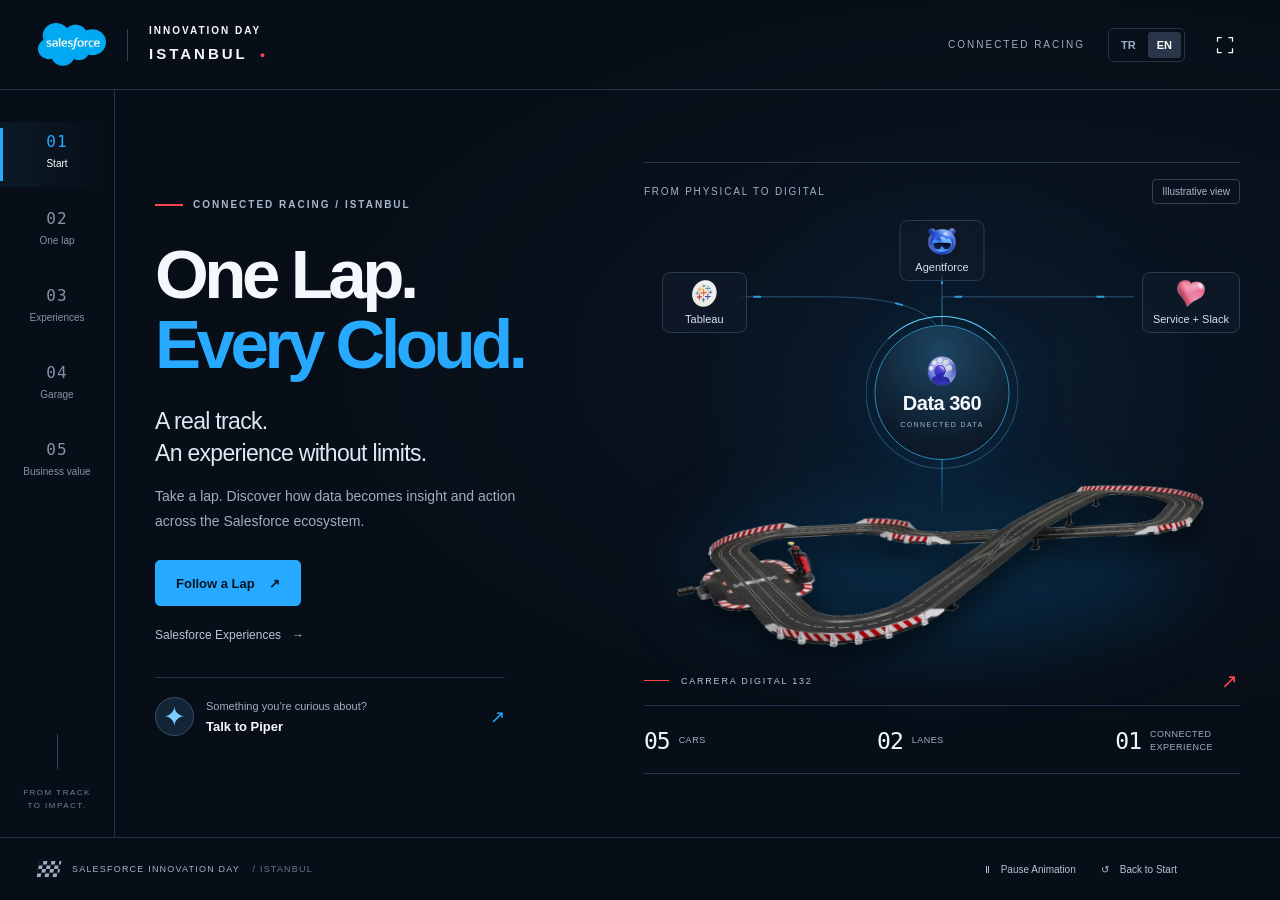
==== index.html @ 43a4ef35 "Publish Connected Racing event website" ====
<!doctype html>
<html lang="en">
<head>
  <meta charset="utf-8">
  <meta name="viewport" content="width=device-width,initial-scale=1">
  <meta name="theme-color" content="#080e17">
  <meta name="description" content="Innovation Day Istanbul: a real Carrera racing circuit connected to the Salesforce ecosystem.">
  <title>Connected Racing — Innovation Day Istanbul</title>
  <link rel="icon" href="assets/lg_sf.webp">
  <link rel="stylesheet" href="styles.css">
  <script src="piper-integration.js" defer></script>
  <script src="app.js" defer></script>
</head>
<body>
  <a class="skip-link" href="#main" data-i18n="skip">Skip to content</a>
  <header class="header">
    <button class="brand" data-go="home" aria-label="Connected Racing — Home">
      <img src="assets/lg_sf.webp" alt="Salesforce" width="68" height="44">
      <span class="brand-rule"></span>
      <span class="brand-copy">INNOVATION DAY<span>ISTANBUL <span class="red-dot">●</span></span></span>
    </button>

    <div class="header-tools">
      <span class="event-label">CONNECTED RACING</span>
      <div class="languages" aria-label="Language"><button data-lang="tr" aria-pressed="false">TR</button><button data-lang="en" aria-pressed="true">EN</button></div>
      <button class="icon-button" id="fullscreen" data-i18n-title="fullscreen" title="Full screen" aria-label="Full screen"><svg viewBox="0 0 24 24" aria-hidden="true"><path d="M8 3H3v5m13-5h5v5M3 16v5h5m13-5v5h-5"/></svg></button>
    </div>
  </header>

  <div class="shell">
    <nav class="side-nav" aria-label="Demo">
      <button data-go="home" class="nav-item active" aria-current="page"><span class="nav-number">01</span><span data-i18n="navHome">Start</span></button>
      <button data-go="journey" class="nav-item"><span class="nav-number">02</span><span data-i18n="navJourney">One lap</span></button>
      <button data-go="clouds" class="nav-item"><span class="nav-number">03</span><span data-i18n="navClouds">Experiences</span></button>
      <button data-go="garage" class="nav-item"><span class="nav-number">04</span><span data-i18n="navGarage">Garage</span></button>
      <button data-go="value" class="nav-item"><span class="nav-number">05</span><span data-i18n="navValue">Business value</span></button>
      <div class="nav-bottom"><span class="vertical-line"></span><span>FROM TRACK<br>TO IMPACT.</span></div>
    </nav>


    <main id="main" tabindex="-1">
      <section id="home" class="view home-view" aria-labelledby="home-title">
        <div class="hero-copy">
          <div class="eyebrow"><span class="dash"></span>CONNECTED RACING / ISTANBUL</div>
          <h1 id="home-title">One Lap.<br><span>Every Cloud.</span></h1>
          <p class="hero-lead" data-i18n="heroLead">A real track.<br>An experience without limits.</p>
          <p class="hero-description" data-i18n="heroDescription">Take a lap. Discover how data becomes insight and action across the Salesforce ecosystem.</p>
          <div class="hero-actions"><button class="button primary" data-go="journey"><span data-i18n="exploreJourney">Follow a Lap</span><span aria-hidden="true">↗</span></button><button class="text-button" data-go="clouds"><span data-i18n="cloudExperiences">Salesforce Experiences</span><span aria-hidden="true">→</span></button></div>
          <button class="hero-piper" data-piper><span class="piper-mark">✦</span><span><b data-i18n="curious">Something you’re curious about?</b><span data-i18n="talkPiper">Talk to Piper</span></span><span aria-hidden="true">↗</span></button>
        </div>
        <div class="hero-scene">
          <div class="scene-topline"><span class="tiny-label" data-i18n="physicalDigital">FROM PHYSICAL TO DIGITAL</span><span class="scene-tag" data-i18n="illustration">Illustrative view</span></div>
          <div class="cloud-orbit">
            <svg class="orbit-lines" viewBox="0 0 600 250" aria-hidden="true"><path d="M300 215V130Q300 80 180 80H90M300 215V80H500M300 215V35H300"/><path class="flow-line" d="M300 215V130Q300 80 180 80H90M300 215V80H500M300 215V35H300"/></svg>
            <button class="orbit-item orbit-one" data-cloud="1"><img src="assets/lg_tab.webp" alt=""><span>Tableau</span></button>
            <button class="orbit-item orbit-two" data-cloud="2"><img src="assets/lg_ag.webp" alt=""><span>Agentforce</span></button>
            <button class="orbit-item orbit-three" data-cloud="4"><img src="assets/lg_svc.webp" alt=""><span>Service + Slack</span></button>
            <button class="data-hub" data-cloud="0"><span class="hub-ring"></span><img src="assets/lg_d360.webp" alt=""><strong>Data 360</strong><span data-i18n="connectedData">CONNECTED DATA</span></button>
          </div>
          <div class="track-stage"><div class="track-glow"></div><img class="track-image" src="assets/trk.webp" alt="Carrera Race to Victory figure-eight circuit with a crossover"><div class="track-caption"><span class="caption-line"></span><span>CARRERA DIGITAL 132</span><span class="track-arrow" aria-hidden="true">↗</span></div></div>
          <div class="scene-foot"><span><b>05</b> <span data-i18n="cars">CARS</span></span><span><b>02</b> <span data-i18n="lanes">LANES</span></span><span><b>01</b> <span data-i18n="connectedExperience">CONNECTED EXPERIENCE</span></span></div>
        </div>
      </section>

      <section id="journey" class="view" hidden aria-labelledby="journey-title">
        <div class="section-heading"><div><div class="eyebrow" data-i18n="journeyEyebrow">02 / THE JOURNEY OF A LAP</div><h2 id="journey-title" data-i18n="journeyTitle">The finish line is just the start.</h2><p data-i18n="journeyIntro">One lap. Five steps from a physical experience to digital action.</p></div><span class="scene-tag" data-i18n="illustrativeFlow">Illustrative animation</span></div>
        <div class="journey-steps" id="journey-steps" aria-label="Journey"></div>
        <div class="journey-detail"><div class="journey-art" id="journey-art"></div><div class="journey-copy"><span class="eyebrow" id="step-counter"></span><h3 id="step-title"></h3><p id="step-description" aria-live="polite"></p><div class="step-tags" id="step-tags"></div></div></div>
        <div class="journey-controls"><div><button class="button primary" id="play-journey"><span aria-hidden="true">▶</span><span data-i18n="playJourney">Play the Journey</span></button><button class="button quiet" id="restart-journey"><span aria-hidden="true">↺</span><span data-i18n="restart">Restart</span></button></div><p data-i18n="journeyNote">An explanation of the data journey, not live lap tracking.</p></div>
      </section>

      <section id="clouds" class="view" hidden aria-labelledby="clouds-title">
        <div class="section-heading"><div><div class="eyebrow" data-i18n="cloudsEyebrow">03 / SALESFORCE EXPERIENCES</div><h2 id="clouds-title" data-i18n="cloudsTitle">Same lap. New possibilities.</h2><p data-i18n="cloudsIntro">Choose an experience. See how track data connects to business value.</p></div></div>
        <div class="cloud-layout"><div class="cloud-tabs" id="cloud-tabs" role="tablist" aria-label="Salesforce" aria-orientation="vertical"></div><div class="cloud-panel" id="cloud-panel" role="tabpanel" tabindex="0"></div></div>
      </section>

      <section id="garage" class="view" hidden aria-labelledby="garage-title">
        <div class="section-heading"><div><div class="eyebrow" data-i18n="garageEyebrow">04 / THE ISTANBUL GARAGE</div><h2 id="garage-title" data-i18n="garageTitle">Five characters. Two lanes.</h2><p data-i18n="garageIntro">Explore the real Carrera cars. Two race on the physical track at a time.</p></div><span class="scene-tag">CARRERA · 1:32</span></div>
        <div class="garage-layout"><div class="featured-car" id="featured-car"></div><div class="car-list" id="car-list" aria-label="Cars"></div></div>
        <p class="small-note" data-i18n="garageNote">This selection explores the cars; it does not control the physical track.</p>
      </section>

      <section id="value" class="view" hidden aria-labelledby="value-title">
        <div class="section-heading"><div><div class="eyebrow" data-i18n="valueEyebrow">05 / BEYOND THE TRACK</div><h2 id="value-title" data-i18n="valueTitle">What comes next for your business?</h2><p data-i18n="valueIntro">Here, it’s a racing car. In your world, it’s a customer, a product, a service experience.</p></div></div>
        <div class="value-grid" id="value-grid"></div><div class="value-cta"><div><span class="eyebrow">QUALIFIED PIPER</span><h3 data-i18n="valueCta">Let’s explore the possibilities.</h3><p data-i18n="valueCtaText">Ask about the demo. Explore use cases. Take the conversation further.</p></div><button class="button primary" data-piper><span class="spark">✦</span><span data-i18n="talkPiper">Talk to Piper</span><span aria-hidden="true">↗</span></button></div>
      </section>
    </main>
  </div>
  <footer class="footer"><div><span class="finish-flag" aria-hidden="true"></span><span>SALESFORCE INNOVATION DAY <span class="footer-location">/ ISTANBUL</span></span></div><div class="footer-controls"><button class="text-button" id="motion-toggle" aria-pressed="false"><span aria-hidden="true">Ⅱ</span><span data-i18n="pauseMotion">Pause Animation</span></button><button class="text-button" id="reset"><span aria-hidden="true">↺</span><span data-i18n="backHome">Back to Start</span></button></div></footer>
  <div id="notification" class="notification" role="status" hidden><span id="notification-text"></span><button id="close-notification" aria-label="Close">×</button></div>
</body>
</html>
---- styles.css ----
@charset "UTF-8";
:root{color-scheme:dark;--bg:#080e17;--panel:#101a29;--line:#253145;--muted:#9daec3;--text:#f4f7fc;--blue:#26a9ff;--red:#ff454e;--font:Inter,"Avenir Next",Avenir,-apple-system,BlinkMacSystemFont,"Segoe UI",sans-serif}
*{box-sizing:border-box}body{margin:0;background:var(--bg);color:var(--text);font-family:var(--font);font-size:15px;-webkit-font-smoothing:antialiased}body:before{content:"";position:fixed;inset:0;pointer-events:none;background:radial-gradient(ellipse at 80% 40%,#10355935,transparent 52%);z-index:-1}button,a{-webkit-tap-highlight-color:transparent}button{font:inherit;color:inherit;cursor:pointer}button{border:0;background:none}button:disabled{cursor:wait}button:focus-visible,a:focus-visible,[tabindex]:focus-visible{outline:3px solid #71caff;outline-offset:5px}button:hover{color:white}button svg{width:20px;height:20px;fill:none;stroke:currentColor;stroke-width:1.5}img{max-width:100%;display:block}p{color:var(--muted);line-height:1.65;margin:0}h1,h2,h3,h4{margin:0;letter-spacing:-.045em}button,a{touch-action:manipulation}[hidden]{display:none!important}.skip-link{position:absolute;top:-100px;left:20px;background:white;color:#07101c;padding:15px;z-index:100}.skip-link:focus{top:10px}.header{height:90px;border-bottom:1px solid var(--line);display:flex;align-items:center;justify-content:space-between;padding:0 38px;gap:24px}.brand{display:flex;align-items:center;gap:21px;padding:0;text-align:left;flex-shrink:0}.brand img{width:68px;height:46px;object-fit:contain}.brand-rule{height:32px;width:1px;background:#364155}.brand-copy{font-size:10px;font-weight:600;letter-spacing:2px;line-height:1.8}.brand-copy>span{display:block;font-size:15px;letter-spacing:3px}.red-dot{color:var(--red);font-size:9px;vertical-align:middle;margin-left:5px}.header-tools{display:flex;align-items:center;gap:23px}.event-label{font-size:10px;letter-spacing:2px;color:var(--muted)}.languages{display:flex;align-items:center;gap:3px;border:1px solid var(--line);border-radius:5px;padding:3px}.languages button{font-size:11px;padding:7px 9px;border-radius:3px;color:var(--muted);font-weight:700}.languages button[aria-pressed=true]{background:#29364a;color:white}.icon-button{display:grid;place-items:center;width:34px;height:36px}.button{display:inline-flex;align-items:center;justify-content:center;gap:14px;min-height:46px;padding:12px 20px;border-radius:5px;background:#172438;border:1px solid #34465d;font-size:13px;font-weight:600;transition:background .2s,transform .2s;white-space:nowrap}.button:hover{background:#23354e;transform:translateY(-1px)}.button.primary{color:#061522;background:var(--blue);border-color:var(--blue)}.button.primary:hover{background:#69c5ff}.button.quiet{background:transparent;border-color:var(--line);color:#bbc7d8}.piper-top{background:transparent;min-height:40px;padding:9px 15px}.spark{font-size:19px;color:#79caff}.shell{display:grid;grid-template-columns:115px minmax(0,1fr);min-height:calc(100svh - 153px)}.side-nav{border-right:1px solid var(--line);display:flex;flex-direction:column;padding-top:32px;gap:12px}.nav-item{position:relative;min-height:65px;display:flex;flex-direction:column;align-items:center;gap:7px;padding:10px 3px;color:#8393a9;font-size:10px}.nav-number{font-family:ui-monospace,SFMono-Regular,Consolas,monospace;font-size:16px;letter-spacing:1px}.nav-item.active{color:white;background:linear-gradient(90deg,#1c51782e,transparent)}.nav-item.active:before{content:"";position:absolute;left:0;top:6px;bottom:6px;width:3px;background:var(--blue)}.nav-item.active .nav-number{color:var(--blue)}.nav-item:hover{background:#ffffff06}.nav-bottom{margin:auto 0 24px;text-align:center;font-size:8px;letter-spacing:1.5px;line-height:1.7;color:#72839b;padding-top:20px}.vertical-line{display:block;height:35px;width:1px;background:#344259;margin:0 auto 17px}main{min-width:0;padding:36px 40px 28px;outline:none;display:flex}.view{width:100%;max-width:1560px;margin:auto;animation:enter .35s ease both}.eyebrow{display:flex;align-items:center;gap:10px;font-size:10px;letter-spacing:2px;font-weight:600;color:#a7b7cc;line-height:1.6}.dash{width:28px;height:2px;background:var(--red)}.home-view{display:grid;grid-template-columns:minmax(345px,.94fr) minmax(460px,1.2fr);align-items:center;gap:22px}.hero-copy{padding:10px 0 12px}.hero-copy h1{font-size:clamp(50px,5.4vw,88px);font-weight:750;letter-spacing:-.065em;line-height:1.02;margin:26px 0 25px}.hero-copy h1>span{color:var(--blue)}.hero-lead{color:#e0e7f2;font-size:23px;line-height:1.4;font-weight:500;letter-spacing:-.03em}.hero-description{max-width:365px;font-size:14px;line-height:1.75;margin-top:15px}.hero-actions{display:flex;align-items:flex-start;flex-direction:column;gap:14px;margin-top:27px}.text-button{display:inline-flex;gap:11px;align-items:center;font-size:12px;font-weight:500;color:#b7c4d6;padding:8px 0}.text-button:hover{color:var(--blue)}.hero-piper{display:flex;align-items:center;text-align:left;gap:12px;margin-top:27px;border-top:1px solid var(--line);padding:19px 0 0;width:min(100%,350px)}.piper-mark{font-size:27px;width:39px;height:39px;border:1px solid #374f69;border-radius:50%;display:grid;place-items:center;color:#7bceff;background:#132437}.hero-piper b{display:block;font-size:11px;color:var(--muted);font-weight:400;margin-bottom:5px}.hero-piper span span{font-size:13px;font-weight:600}.hero-piper>span:last-child{margin-left:auto;font-size:18px;color:var(--blue)}.hero-scene{position:relative;min-width:0;background:radial-gradient(ellipse at 50% 44%,#17456c33,transparent 65%);border-top:1px solid #26384b;border-bottom:1px solid #26384b;min-height:480px;align-self:center}.hero-scene:before{content:"";position:absolute;inset:35px 0 50px;background-image:linear-gradient(#87b4e107 1px,transparent 1px),linear-gradient(90deg,#87b4e107 1px,transparent 1px);background-size:28px 28px;mask-image:radial-gradient(ellipse,black,transparent 74%);pointer-events:none}.scene-topline{display:flex;align-items:center;justify-content:space-between;padding:16px 0;gap:10px;position:relative}.tiny-label{font-size:9px;letter-spacing:1.8px;color:#9eb1c7}.scene-tag{font-size:10px;color:#a8b8cc;border:1px solid #344055;padding:6px 9px;border-radius:4px;white-space:nowrap}.cloud-orbit{height:240px;position:relative;width:100%}.orbit-lines{position:absolute;inset:0;width:100%;height:100%;fill:none;stroke:#2e5574;stroke-width:1}.orbit-lines .flow-line{stroke:#36b7ff;stroke-width:2;stroke-dasharray:8 140;animation:flow 7s linear infinite;opacity:.8}.orbit-item{position:absolute;display:flex;flex-direction:column;align-items:center;gap:6px;font-size:10px;color:#d6e1ed;z-index:2;padding:7px 10px;min-width:85px;border-radius:8px;background:#101a29c9;border:1px solid #273c52}.orbit-item:hover{border-color:var(--blue);background:#142d44}.orbit-item img{height:27px;width:37px;object-fit:contain}.orbit-one{left:3%;top:52px}.orbit-two{left:50%;transform:translateX(-50%);top:0}.orbit-three{right:0;top:52px}.data-hub{position:absolute;width:135px;height:135px;left:50%;top:105px;transform:translateX(-50%);display:flex;flex-direction:column;align-items:center;justify-content:center;gap:6px;background:radial-gradient(circle at 50% 20%,#1d4662,#0c1928 75%);border-radius:50%;border:1px solid #2d88ba;box-shadow:0 0 65px #168acb1c;z-index:2}.data-hub:after{content:"";position:absolute;height:60px;width:1px;top:100%;background:linear-gradient(#208ec5,transparent)}.data-hub img{width:35px;height:30px;object-fit:contain}.data-hub strong{font-size:20px;letter-spacing:-.5px}.data-hub>span:last-child{font-size:7px;letter-spacing:1.4px;color:#9ab8ce}.hub-ring{position:absolute;inset:-10px;border:1px solid #24526b;border-radius:50%;border-top-color:#62d3ff;animation:spin 18s linear infinite}.track-stage{position:relative;margin-top:6px;padding-top:7px}.track-glow{position:absolute;width:85%;height:65%;left:7%;top:15%;background:#009eff20;filter:blur(40px);border-radius:50%}.track-image{position:relative;z-index:1;width:100%;filter:drop-shadow(0 15px 12px #0008);transform:rotate(-3deg);animation:float 7s ease-in-out infinite}.track-caption{display:flex;gap:12px;align-items:center;position:relative;margin-top:6px;color:#b5c7d9;font-size:9px;letter-spacing:1.8px}.caption-line{width:25px;height:1px;background:var(--red)}.track-arrow{margin-left:auto;color:var(--red);font-size:20px}.scene-foot{display:flex;align-items:center;justify-content:space-between;gap:12px;padding:22px 0 18px;margin-top:12px;border-top:1px solid #243248}.scene-foot>span{display:flex;align-items:center;gap:9px}.scene-foot b{font-family:ui-monospace,SFMono-Regular,monospace;font-size:23px;font-weight:400;color:#eef6ff;letter-spacing:-1px}.scene-foot span span{font-size:8px;color:#9daec2;letter-spacing:1px;max-width:90px;line-height:1.5}.footer{min-height:63px;display:flex;align-items:center;justify-content:space-between;padding:10px 38px;border-top:1px solid var(--line);gap:16px}.footer>div:first-child{display:flex;gap:12px;align-items:center;font-size:9px;letter-spacing:1.2px;color:#a3b2c5}.footer-location{color:#617891;margin-left:9px}.finish-flag{width:22px;height:16px;background:conic-gradient(#9daec3 25%,transparent 0 50%,#9daec3 0 75%,transparent 0);background-size:8px 8px;transform:skew(-10deg)}.footer-controls{display:flex;align-items:center;gap:25px;padding-right:65px}.footer-controls .text-button{font-size:10px}.section-heading{display:flex;justify-content:space-between;align-items:flex-start;gap:20px;margin-bottom:29px}.section-heading h2{font-size:clamp(29px,3.3vw,48px);line-height:1.15;margin:12px 0 10px}.section-heading p{font-size:13px;max-width:780px}.section-heading>.scene-tag{margin-top:9px}.journey-steps{display:grid;grid-template-columns:repeat(5,1fr);gap:0;margin-bottom:24px}.step-button{position:relative;border-bottom:2px solid #29364b;padding:13px 10px 16px;text-align:left;color:#a3b4c9;display:flex;align-items:center;gap:10px;font-size:12px}.step-button:after{content:"→";position:absolute;right:13px;color:#45607c}.step-button:last-child:after{display:none}.step-button span{font-family:ui-monospace,monospace;color:#69809b;font-size:10px}.step-button.active{border-color:var(--blue);background:linear-gradient(0deg,#169ce615,transparent);color:white}.step-button.active span{color:var(--blue)}.step-button.completed{border-color:#45769c}.journey-detail{display:grid;grid-template-columns:1fr 1fr;min-height:245px;border:1px solid var(--line);border-radius:8px;overflow:hidden;background:#101a2955}.journey-art{min-height:245px;display:flex;align-items:center;justify-content:center;background:radial-gradient(ellipse,#1c365333,transparent);position:relative;padding:25px;overflow:hidden;border-right:1px solid var(--line)}.journey-art>img{width:100%;max-height:210px;object-fit:contain}.journey-art>.step-logo{width:95px;height:95px}.journey-copy{align-self:center;padding:30px 35px}.journey-copy h3{font-size:27px;margin:12px 0}.journey-copy p{font-size:14px;max-width:490px}.step-tags{display:flex;flex-wrap:wrap;gap:8px;margin-top:20px}.step-tags span{font-size:10px;color:#b6c9dc;padding:6px 9px;border:1px solid #34465b;border-radius:3px}.journey-controls{display:flex;justify-content:space-between;align-items:center;gap:20px;margin-top:20px}.journey-controls>div{display:flex;gap:10px}.journey-controls p{font-size:10px;max-width:265px;text-align:right}.timing-illustration{display:flex;gap:13px;width:100%;align-items:center;justify-content:center}.timing-card{border:1px solid #355477;padding:20px 13px;text-align:center;border-radius:6px;background:#112238;min-width:90px}.timing-card span{display:block;color:#8caccb;font-size:9px;letter-spacing:1px}.timing-card b{display:block;font-size:27px;color:#c7edff;font-family:ui-monospace,monospace;margin:14px 0}.art-clouds{display:grid;grid-template-columns:repeat(3,60px);gap:25px}.art-clouds img{width:55px;height:50px;object-fit:contain}.heroku-symbol{font-size:75px;font-weight:700;color:#c6b5fc;border:3px solid #8c72cd;padding:7px 30px;border-radius:15px;line-height:1.2}.cloud-layout{display:grid;grid-template-columns:240px minmax(0,1fr);gap:25px}.cloud-tabs{display:flex;flex-direction:column;gap:4px}.cloud-tab{display:flex;align-items:center;gap:13px;text-align:left;padding:12px;border-radius:5px;border:1px solid transparent;color:#a5b6ca;font-size:12px;min-height:49px}.cloud-tab img{width:29px;height:26px;object-fit:contain}.cloud-tab[aria-selected=true]{border-color:#336084;background:#152a40;color:#f3f9ff}.cloud-tab:hover{background:#152334}.cloud-tab .tab-arrow{margin-left:auto;color:#61c1ff}.cloud-panel{position:relative;overflow:hidden;border:1px solid #2b3e54;border-radius:8px;background:linear-gradient(115deg,#13253a,#0c1420);padding:30px;display:grid;grid-template-columns:1.1fr 1fr;gap:25px;align-items:center;min-height:380px}.cloud-panel h3{font-size:clamp(26px,2.6vw,39px);line-height:1.2;margin:15px 0 18px;max-width:390px}.cloud-panel p{font-size:13px;line-height:1.8}.cloud-panel .text-button{margin-top:25px;color:#75caff;font-weight:600}.product-kicker{display:flex;align-items:center;gap:8px;font-size:10px;font-weight:500;color:#b0c6db;letter-spacing:1.2px}.product-kicker:before{content:"";width:6px;height:6px;background:var(--blue);border-radius:50%}.product-visual{min-height:260px;display:flex;align-items:center;justify-content:center;position:relative;background:radial-gradient(circle,#2476a922,transparent 70%)}.visual-inner{width:100%;max-width:300px;border:1px solid #36536b;background:#0a1626;border-radius:8px;padding:20px;box-shadow:0 20px 40px #0003}.visual-label{font-size:9px;letter-spacing:1.3px;color:#95b4ce;padding-bottom:16px;border-bottom:1px solid #2a3e53;margin-bottom:17px}.visual-row{display:flex;align-items:center;gap:10px;margin:13px 0;font-size:11px;color:#c7d7e8}.visual-row .line-block{height:6px;border-radius:2px;background:#2999da;width:60%}.visual-row .line-block.dim{background:#27516c;width:45%}.visual-node{border:1px solid #2d5573;padding:12px 10px;border-radius:5px;text-align:center;font-size:11px;color:#c1dcf3;background:#12283d}.visual-connector{text-align:center;font-size:22px;color:#4da7dd;line-height:1.4}.chart-bars{height:105px;display:flex;align-items:flex-end;gap:12px;padding:0 12px 0;border-bottom:1px solid #3a536a}.chart-bars i{flex:1;background:linear-gradient(0deg,#1c568c,#35b1ff);border-radius:3px 3px 0 0}.visual-foot{font-size:9px;color:#a0b6ce;margin-top:14px;line-height:1.6}.chat-example{border-left:2px solid #45b2f1;padding:12px 0 12px 14px;font-size:16px;color:#deeffc;line-height:1.5}.agent-star{font-size:48px;color:#66c2fe;margin:0 0 15px}.visual-icon{font-size:40px;color:#4eb4f1;line-height:1.3}.progress-label{display:inline-flex;color:#ffd396;background:#79542133;border:1px solid #75603d;padding:5px 8px;border-radius:3px;font-size:9px;margin-top:15px}.garage-layout{display:grid;grid-template-columns:1.25fr 1fr;gap:25px}.featured-car{display:grid;grid-template-rows:1fr auto;position:relative;background:radial-gradient(ellipse at 50% 35%,#24425c44,transparent 70%),#0d1623;border:1px solid #2a3b50;border-radius:8px;min-height:370px;overflow:hidden}.car-large-image{height:260px;padding:20px;display:flex;justify-content:center;position:relative}.car-large-image:before{content:"";position:absolute;width:60%;height:1px;background:linear-gradient(90deg,transparent,var(--car-color),transparent);bottom:18px;opacity:.5}.car-large-image img{max-height:100%;max-width:90%;object-fit:contain;filter:drop-shadow(0 14px 15px #0008);z-index:1}.car-large-image img.topdown{transform:rotate(64deg) scale(1.07);max-height:95%}.car-large-image img.photo{border-radius:5px}.car-big-number{position:absolute;left:23px;top:11px;font-size:95px;line-height:1;letter-spacing:-8px;font-weight:750;color:#ffffff06}.car-feature-copy{border-top:1px solid #293b50;padding:22px 25px;display:flex;align-items:center;justify-content:space-between;gap:15px}.car-feature-copy h3{font-size:22px;letter-spacing:-.04em}.car-feature-copy p{font-size:12px;margin-top:7px}.car-scale{color:#b6c7db;font-family:ui-monospace,monospace;font-size:20px;white-space:nowrap}.car-list{display:flex;flex-direction:column;gap:8px}.car-choice{display:flex;align-items:center;gap:17px;border:1px solid #25374c;border-radius:6px;text-align:left;padding:10px 15px;min-height:67px;background:#0c1521}.car-choice[aria-pressed=true]{border-color:var(--car-color);background:#182337}.car-choice:hover{background:#152236}.car-choice>span:first-child{font-size:11px;font-family:ui-monospace,monospace;color:#89a0bb}.car-choice img{width:62px;height:43px;object-fit:contain}.car-choice .car-small-copy{flex:1}.car-choice b{display:block;font-size:12px;letter-spacing:-.015em}.car-choice small{display:block;font-size:10px;color:#96abc3;margin-top:4px}.car-choice>span:last-child{color:var(--car-color)}.small-note{font-size:10px;margin-top:17px}.value-grid{display:grid;grid-template-columns:repeat(4,1fr);gap:20px;margin-top:35px}.value-card{border-top:1px solid #3b5670;padding-top:20px}.value-number{font-family:ui-monospace,monospace;font-size:11px;color:var(--blue)}.value-card h3{font-size:23px;line-height:1.25;margin:23px 0 13px;max-width:200px}.value-card p{font-size:12px;line-height:1.8}.value-card .value-product{font-size:9px;letter-spacing:.7px;color:#a5c7e5;margin-top:22px}.value-cta{margin-top:36px;border:1px solid #2a4d69;border-radius:7px;padding:24px 28px;display:flex;justify-content:space-between;align-items:center;gap:24px;background:linear-gradient(100deg,#112c43,#101b29)}.value-cta h3{font-size:24px;margin:10px 0 7px}.value-cta p{font-size:12px}.notification{position:fixed;bottom:85px;right:25px;max-width:380px;padding:18px 15px 18px 20px;border:1px solid #466684;border-radius:7px;background:#15273a;box-shadow:0 15px 60px #0009;z-index:100;display:flex;gap:17px;align-items:flex-start;font-size:13px;line-height:1.6}.notification button{font-size:23px;line-height:1;padding:0 4px;color:#bcd5ea}.motion-paused *{animation-play-state:paused!important}.motion-paused .view{animation:none}
@keyframes flow{to{stroke-dashoffset:-296}}@keyframes spin{to{transform:rotate(360deg)}}@keyframes float{50%{transform:rotate(-3deg) translateY(-5px)}}@keyframes enter{from{opacity:0;transform:translateY(7px)}to{opacity:1;transform:none}}
@media(min-width:1550px){main{padding:42px 65px}.hero-scene{min-height:570px}.cloud-orbit{height:290px}.data-hub{top:140px}.orbit-item{font-size:12px}.track-stage{margin-top:15px}.hero-actions{flex-direction:row;align-items:center;gap:20px}.hero-description{max-width:430px}.hero-copy h1{font-size:91px}.hero-piper{margin-top:35px}.section-heading{margin-bottom:35px}}
@media(max-width:1200px){.header{padding:0 25px}.header-tools{gap:15px}.event-label{display:none}.shell{grid-template-columns:90px minmax(0,1fr)}main{padding:27px}.home-view{grid-template-columns:minmax(290px,.9fr) minmax(350px,1.1fr);gap:20px}.hero-copy h1{font-size:59px}.hero-lead{font-size:20px}.hero-description{font-size:13px}.hero-scene{min-height:440px}.scene-foot>span{gap:6px}.scene-foot b{font-size:20px}.scene-foot span span{font-size:7px}.cloud-layout{grid-template-columns:195px 1fr;gap:17px}.cloud-panel{padding:23px;gap:17px}.cloud-panel h3{font-size:30px}.visual-inner{padding:15px}.cloud-tab{font-size:11px;padding:11px 7px}.value-grid{gap:17px}.value-card h3{font-size:21px}.step-button{font-size:10px;padding-left:7px;gap:6px}.step-button:after{right:6px}.footer{padding:10px 25px}}
@media(max-height:780px) and (min-width:1000px){.header{height:76px}.shell{min-height:calc(100svh - 132px)}main{padding-top:23px;padding-bottom:23px}.hero-copy h1{margin:20px 0;font-size:64px}.hero-lead{font-size:21px}.hero-description{margin-top:12px}.hero-actions{margin-top:20px;gap:9px}.hero-piper{margin-top:17px;padding-top:14px}.hero-scene{min-height:440px}.cloud-orbit{height:218px}.data-hub{width:120px;height:120px;top:93px}.scene-topline{padding:12px 0}.scene-foot{padding:15px 0;margin-top:6px}.footer{min-height:56px}.side-nav{padding-top:18px;gap:6px}.nav-bottom{margin-bottom:16px}.section-heading{margin-bottom:19px}.section-heading h2{font-size:38px}.cloud-panel{min-height:352px}.journey-detail{min-height:225px}.journey-art{min-height:225px}.journey-steps{margin-bottom:18px}.value-grid{margin-top:20px}.value-cta{margin-top:25px}}
@media(max-width:960px){.header{height:77px;padding:0 20px}.brand-copy{font-size:8px}.brand-copy>span{font-size:12px}.brand{gap:12px}.brand img{width:55px}.header-tools{gap:10px}.piper-top{font-size:11px;padding:8px 10px}.shell{grid-template-columns:1fr;min-height:calc(100svh - 140px)}.side-nav{border-right:0;border-bottom:1px solid var(--line);flex-direction:row;justify-content:space-around;padding:0;gap:0}.nav-item{flex:1;flex-direction:row;justify-content:center;min-height:53px;gap:8px}.nav-item.active:before{left:15px;right:15px;bottom:0;top:auto;width:auto;height:2px}.nav-number{font-size:12px}.nav-bottom{display:none}main{padding:28px}.home-view{grid-template-columns:1fr 1fr;gap:28px}.hero-copy h1{font-size:52px}.hero-scene{min-height:400px}.tiny-label{font-size:7px}.scene-tag{font-size:8px}.orbit-item{min-width:65px;font-size:8px;padding:6px}.orbit-one{left:0}.data-hub{width:110px;height:110px}.cloud-orbit{height:220px}.scene-foot{padding:15px 0}.scene-foot>span{flex-direction:column;align-items:flex-start;gap:4px}.cloud-layout{grid-template-columns:180px 1fr}.cloud-panel{grid-template-columns:1fr}.product-visual{min-height:170px}.visual-inner{max-width:300px}.cloud-panel h3{font-size:30px;margin-top:10px}.cloud-panel .text-button{margin-top:15px}.value-grid{grid-template-columns:repeat(2,1fr);row-gap:25px}.value-card h3{margin-top:14px;max-width:none}.value-cta{padding:22px}.value-cta h3{font-size:21px}.footer-controls{padding-right:0;gap:18px}.footer>div:first-child{font-size:8px}.journey-copy{padding:25px}.journey-copy h3{font-size:24px}.journey-art{padding:15px}.timing-illustration{gap:6px}.timing-card{min-width:70px;padding:15px 7px}.timing-card b{font-size:20px}.garage-layout{grid-template-columns:1fr 1fr;gap:17px}.car-choice{gap:10px;padding:10px}.car-choice img{width:40px}.car-feature-copy{padding:18px}.car-feature-copy h3{font-size:19px}}
@media(max-width:650px){.header{height:74px;padding:0 15px;gap:10px}.header-tools{gap:6px}.brand-rule{display:none}.brand-copy{font-size:7px;letter-spacing:1px}.brand-copy>span{font-size:10px;letter-spacing:1.5px}.brand img{width:45px}.brand{gap:9px}.piper-top{display:none}.icon-button{width:28px}.languages button{padding:6px;font-size:10px}.nav-item{flex-direction:column;gap:4px;font-size:9px;min-height:58px}.nav-number{font-size:11px}main{padding:27px 20px 32px}.home-view{grid-template-columns:1fr;gap:30px}.hero-copy h1{font-size:clamp(54px,12vw,75px);margin:22px 0}.hero-lead{font-size:22px}.hero-description{max-width:440px;font-size:14px}.hero-actions{margin-top:24px;gap:12px}.hero-piper{margin-top:21px;width:100%;max-width:400px}.hero-scene{min-height:420px}.scene-topline{padding:15px 0}.tiny-label{font-size:9px}.scene-tag{font-size:9px}.cloud-orbit{height:225px}.orbit-item{min-width:80px;font-size:10px}.data-hub{width:125px;height:125px;top:100px}.scene-foot>span{flex-direction:row;align-items:center;gap:9px}.scene-foot span span{font-size:7px}.footer{padding:17px 20px;align-items:flex-start;flex-direction:column;gap:13px}.footer-controls{width:100%;justify-content:space-between}.footer>div:first-child{font-size:8px}.section-heading{display:block;margin-bottom:22px}.section-heading h2{font-size:34px;max-width:340px}.section-heading p{font-size:12px}.section-heading>.scene-tag{display:inline-block;margin-top:13px}.journey-steps{grid-template-columns:1fr;gap:4px}.step-button{padding:10px 12px;border:1px solid #28384d;border-radius:4px;font-size:12px;min-height:40px}.step-button:after{right:12px}.step-button.active{border-color:var(--blue)}.journey-detail{grid-template-columns:1fr}.journey-art{min-height:175px;border-right:0;border-bottom:1px solid var(--line)}.journey-art>img{max-height:155px}.journey-copy{padding:22px}.journey-copy h3{font-size:25px}.journey-controls{flex-direction:column;align-items:flex-start;gap:12px}.journey-controls>div{width:100%;flex-wrap:wrap}.journey-controls .button{padding:12px;font-size:11px}.journey-controls p{text-align:left;max-width:none}.cloud-layout{grid-template-columns:1fr;gap:18px}.cloud-tabs{display:grid;grid-template-columns:1fr 1fr;gap:5px}.cloud-tab{font-size:10px;padding:9px;gap:7px;min-height:50px}.cloud-tab img{width:25px;height:24px}.cloud-panel{padding:24px;gap:15px}.cloud-panel h3{font-size:32px}.product-visual{min-height:235px}.garage-layout{grid-template-columns:1fr}.featured-car{min-height:330px}.car-large-image{height:240px}.car-choice{min-height:62px;padding:10px 14px;gap:15px}.car-choice img{width:62px}.car-choice b{font-size:12px}.car-choice small{font-size:10px}.value-grid{gap:25px 18px;margin-top:27px}.value-card h3{font-size:21px}.value-card p{font-size:11px}.value-card .value-product{font-size:8px;margin-top:15px}.value-cta{flex-direction:column;align-items:flex-start;margin-top:28px}.notification{left:15px;right:15px;bottom:20px;max-width:none}.section-heading .eyebrow{font-size:9px}}
@media(prefers-reduced-motion:reduce){*,*:before,*:after{animation:none!important;transition:none!important;scroll-behavior:auto!important}}

/* Keep the track-and-cloud composition readable within a laptop viewport. */
@media(min-width:1000px){
 .track-image{max-height:190px;object-fit:contain}
 .hero-scene{min-height:0}
 .scene-foot span span{font-size:9px;letter-spacing:.5px}
 .tiny-label{font-size:10px}
 .orbit-item{font-size:11px}
 .car-large-image img.topdown{transform:none;max-height:100%}
}
@media(max-height:780px) and (min-width:1000px){
 .cloud-orbit{height:205px}
 .track-image{max-height:165px}
 .hero-copy h1{font-size:62px;margin:19px 0}
 .hero-piper{margin-top:15px;padding-top:12px}
}
@media(max-height:700px) and (min-width:1000px){
 main{padding-top:10px;padding-bottom:10px}
 .hero-copy h1{font-size:55px;margin:15px 0}
 .hero-lead{font-size:19px}
 .hero-actions{margin-top:15px;gap:5px}
 .hero-description{font-size:12px}
 .cloud-orbit{height:190px}
 .track-image{max-height:140px}
 .scene-foot{padding:12px 0}
 .section-heading{margin-bottom:15px}
 .section-heading h2{font-size:32px}
 .cloud-panel{min-height:340px}
 .cloud-tab{min-height:44px;padding-top:9px;padding-bottom:9px}
 .featured-car{min-height:325px}
 .car-large-image{height:220px}
 .car-choice{min-height:62px;padding-top:8px;padding-bottom:8px}
}
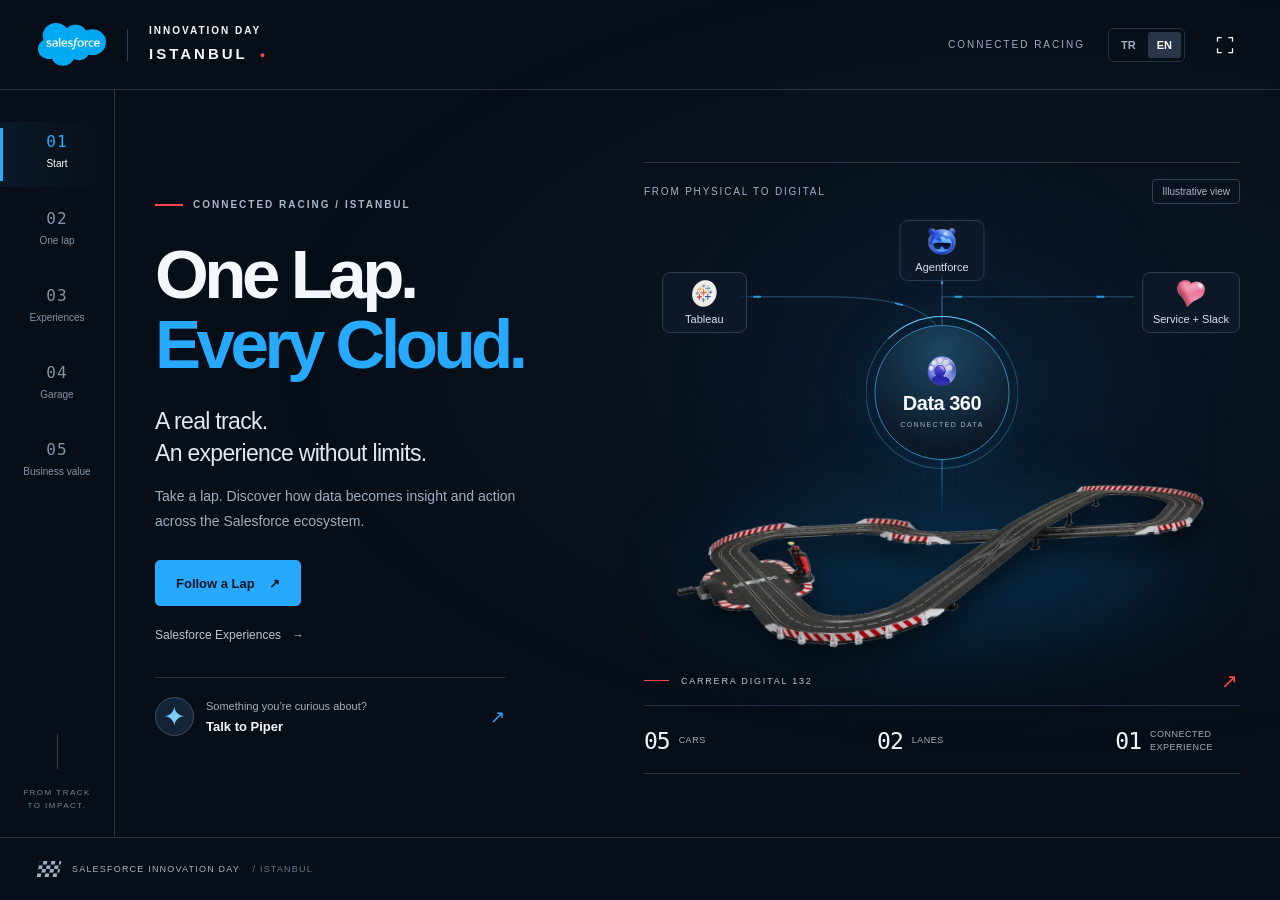
==== commit 169a9147: "Simplify footer and show product logos in business value" ====
--- a/index.html
+++ b/index.html
@@ -86,7 +86,7 @@
       </section>
     </main>
   </div>
-  <footer class="footer"><div><span class="finish-flag" aria-hidden="true"></span><span>SALESFORCE INNOVATION DAY <span class="footer-location">/ ISTANBUL</span></span></div><div class="footer-controls"><button class="text-button" id="motion-toggle" aria-pressed="false"><span aria-hidden="true">Ⅱ</span><span data-i18n="pauseMotion">Pause Animation</span></button><button class="text-button" id="reset"><span aria-hidden="true">↺</span><span data-i18n="backHome">Back to Start</span></button></div></footer>
+  <footer class="footer"><div><span class="finish-flag" aria-hidden="true"></span><span>SALESFORCE INNOVATION DAY <span class="footer-location">/ ISTANBUL</span></span></div></footer>
   <div id="notification" class="notification" role="status" hidden><span id="notification-text"></span><button id="close-notification" aria-label="Close">×</button></div>
 </body>
 </html>
--- a/styles.css
+++ b/styles.css
@@ -41,3 +41,6 @@
  .car-large-image{height:220px}
  .car-choice{min-height:62px;padding-top:8px;padding-bottom:8px}
 }
+
+/* Product marks in the business-value cards. */
+.value-card .value-product{display:flex;align-items:center;gap:16px;min-height:40px}.value-product img{width:44px;height:36px;object-fit:contain;flex-shrink:0}
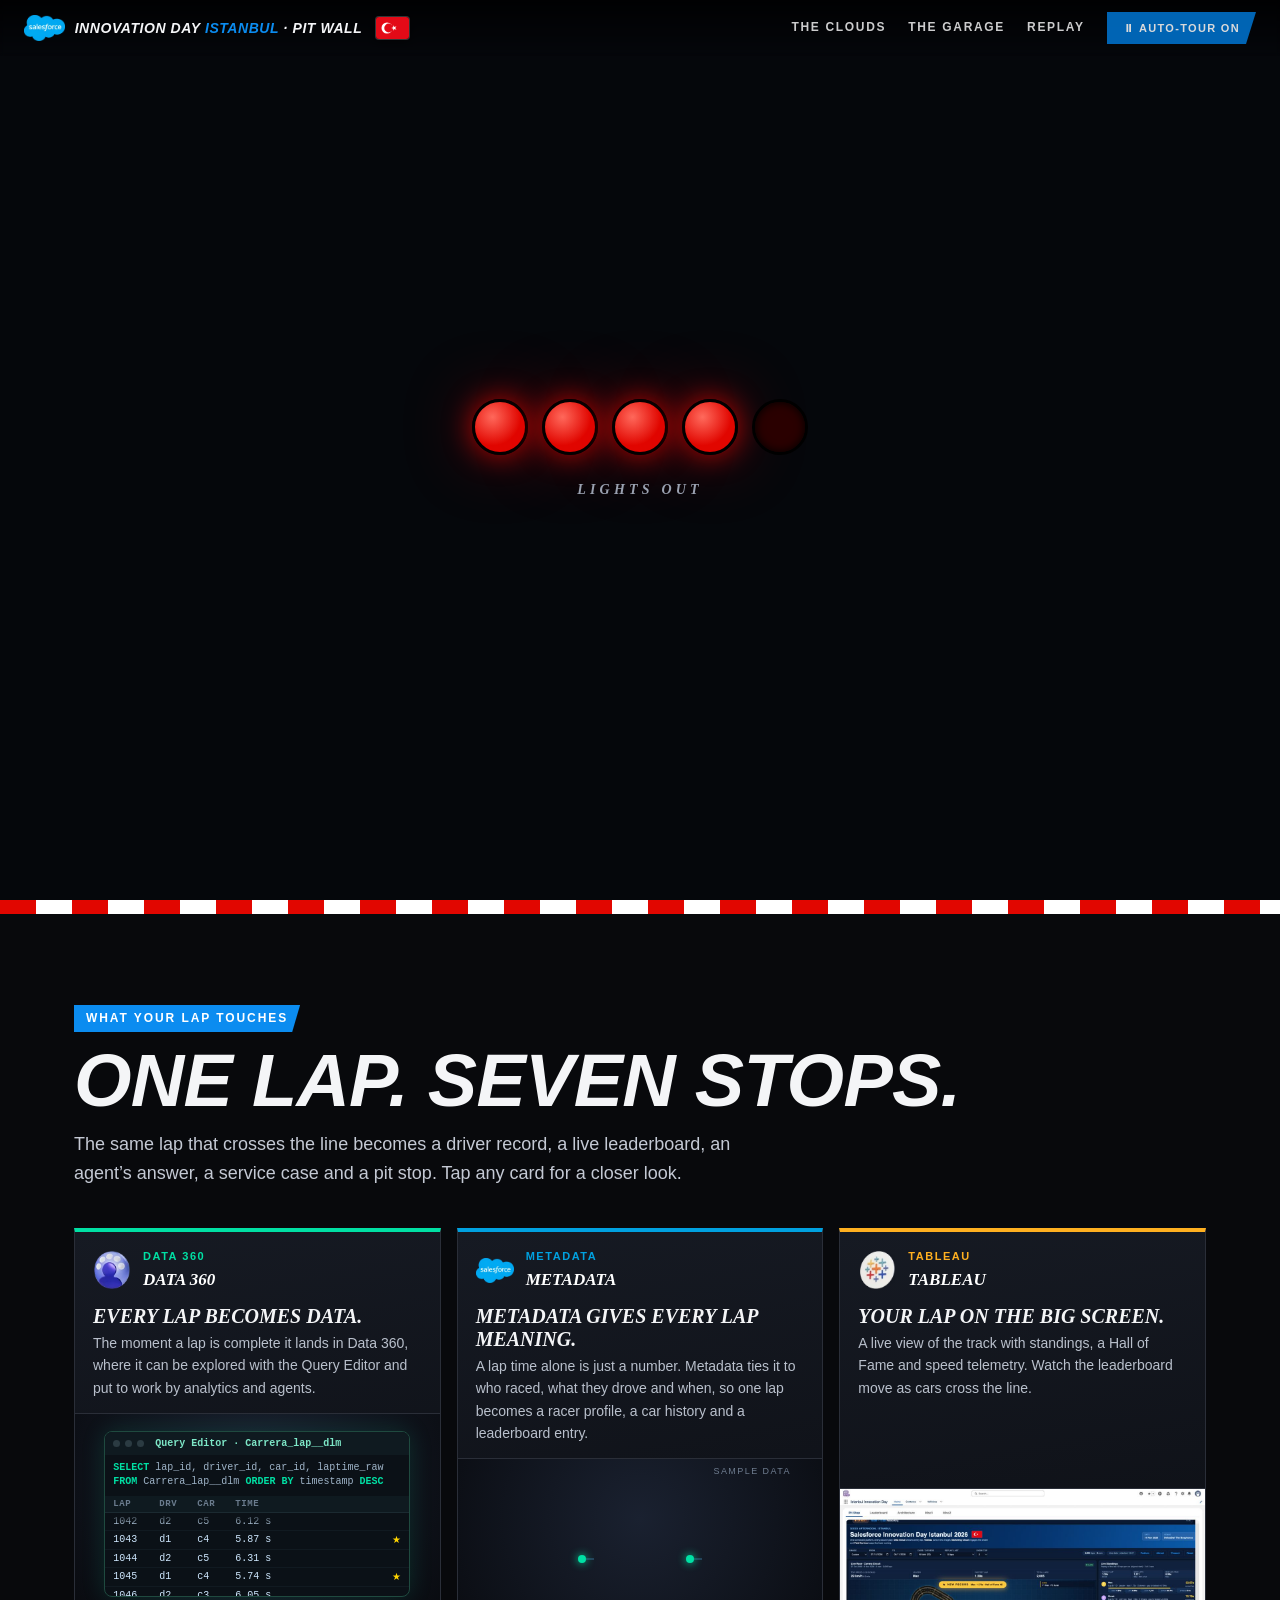
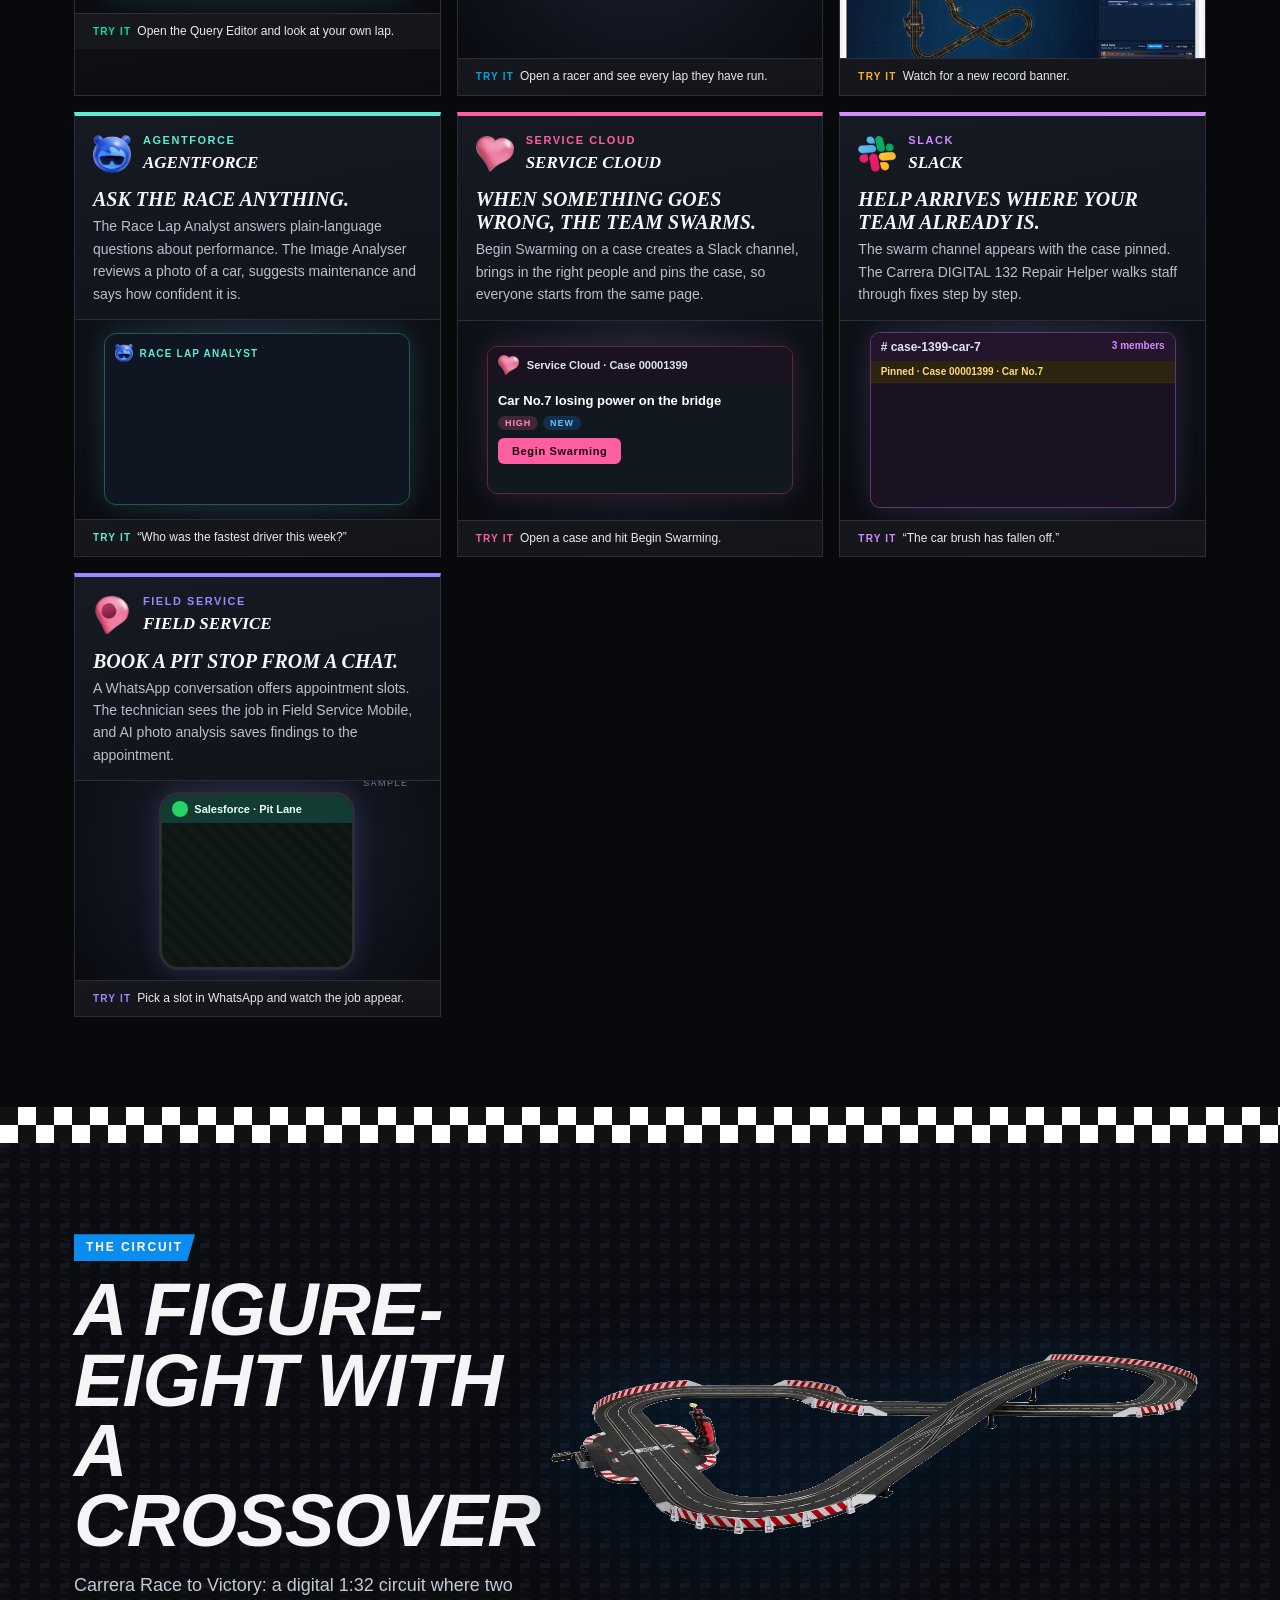
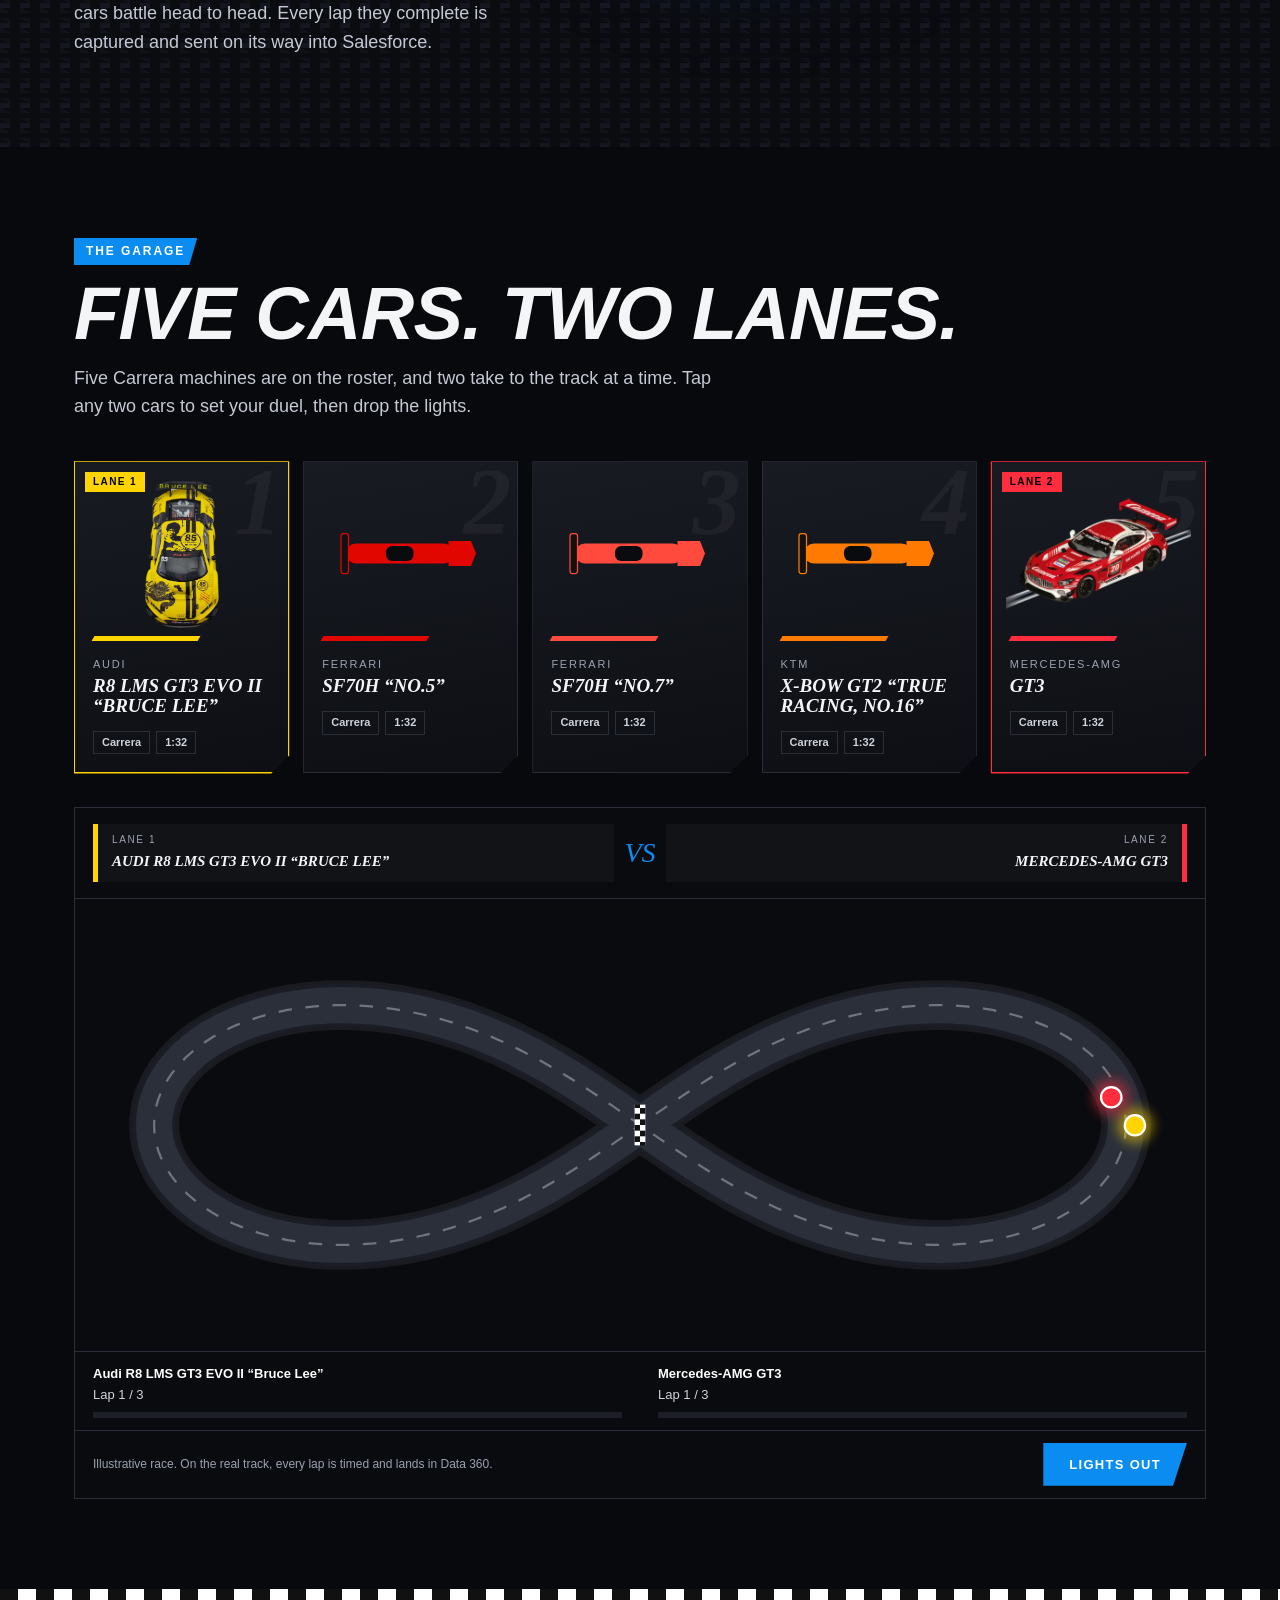
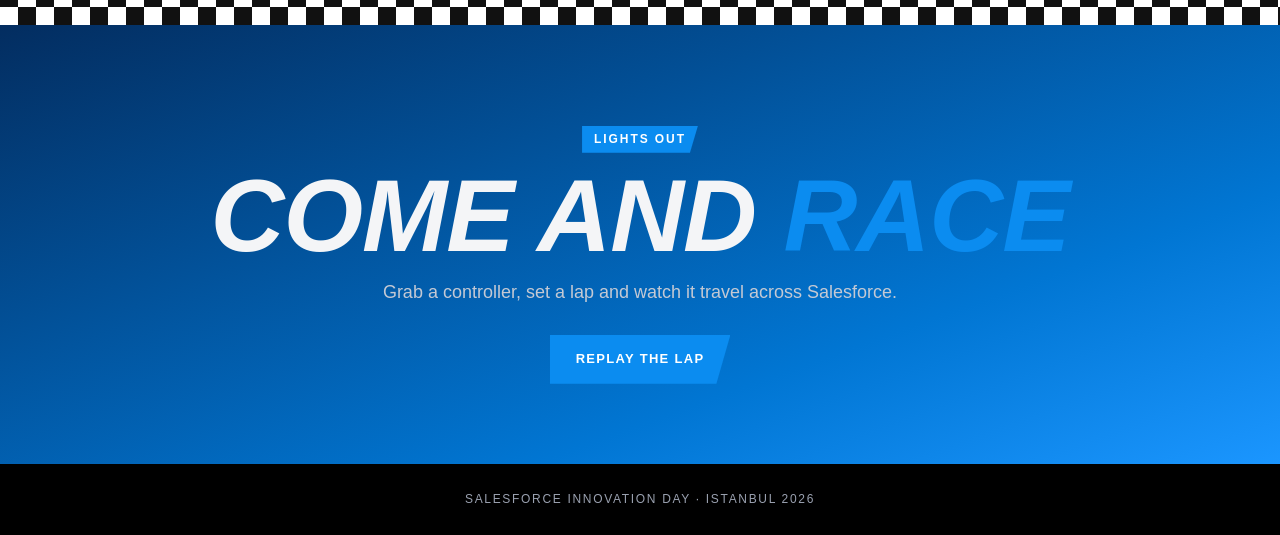
==== commit 76ba465d: "Replace website with supplied Innovation Day showcase" ====
--- a/index.html
+++ b/index.html
@@ -1,92 +1,451 @@
-<!doctype html>
-<html lang="en">
-<head>
-  <meta charset="utf-8">
-  <meta name="viewport" content="width=device-width,initial-scale=1">
-  <meta name="theme-color" content="#080e17">
-  <meta name="description" content="Innovation Day Istanbul: a real Carrera racing circuit connected to the Salesforce ecosystem.">
-  <title>Connected Racing — Innovation Day Istanbul</title>
-  <link rel="icon" href="assets/lg_sf.webp">
-  <link rel="stylesheet" href="styles.css">
-  <script src="piper-integration.js" defer></script>
-  <script src="app.js" defer></script>
-</head>
-<body>
-  <a class="skip-link" href="#main" data-i18n="skip">Skip to content</a>
-  <header class="header">
-    <button class="brand" data-go="home" aria-label="Connected Racing — Home">
-      <img src="assets/lg_sf.webp" alt="Salesforce" width="68" height="44">
-      <span class="brand-rule"></span>
-      <span class="brand-copy">INNOVATION DAY<span>ISTANBUL <span class="red-dot">●</span></span></span>
-    </button>
-
-    <div class="header-tools">
-      <span class="event-label">CONNECTED RACING</span>
-      <div class="languages" aria-label="Language"><button data-lang="tr" aria-pressed="false">TR</button><button data-lang="en" aria-pressed="true">EN</button></div>
-      <button class="icon-button" id="fullscreen" data-i18n-title="fullscreen" title="Full screen" aria-label="Full screen"><svg viewBox="0 0 24 24" aria-hidden="true"><path d="M8 3H3v5m13-5h5v5M3 16v5h5m13-5v5h-5"/></svg></button>
-    </div>
-  </header>
-
-  <div class="shell">
-    <nav class="side-nav" aria-label="Demo">
-      <button data-go="home" class="nav-item active" aria-current="page"><span class="nav-number">01</span><span data-i18n="navHome">Start</span></button>
-      <button data-go="journey" class="nav-item"><span class="nav-number">02</span><span data-i18n="navJourney">One lap</span></button>
-      <button data-go="clouds" class="nav-item"><span class="nav-number">03</span><span data-i18n="navClouds">Experiences</span></button>
-      <button data-go="garage" class="nav-item"><span class="nav-number">04</span><span data-i18n="navGarage">Garage</span></button>
-      <button data-go="value" class="nav-item"><span class="nav-number">05</span><span data-i18n="navValue">Business value</span></button>
-      <div class="nav-bottom"><span class="vertical-line"></span><span>FROM TRACK<br>TO IMPACT.</span></div>
-    </nav>
-
-
-    <main id="main" tabindex="-1">
-      <section id="home" class="view home-view" aria-labelledby="home-title">
-        <div class="hero-copy">
-          <div class="eyebrow"><span class="dash"></span>CONNECTED RACING / ISTANBUL</div>
-          <h1 id="home-title">One Lap.<br><span>Every Cloud.</span></h1>
-          <p class="hero-lead" data-i18n="heroLead">A real track.<br>An experience without limits.</p>
-          <p class="hero-description" data-i18n="heroDescription">Take a lap. Discover how data becomes insight and action across the Salesforce ecosystem.</p>
-          <div class="hero-actions"><button class="button primary" data-go="journey"><span data-i18n="exploreJourney">Follow a Lap</span><span aria-hidden="true">↗</span></button><button class="text-button" data-go="clouds"><span data-i18n="cloudExperiences">Salesforce Experiences</span><span aria-hidden="true">→</span></button></div>
-          <button class="hero-piper" data-piper><span class="piper-mark">✦</span><span><b data-i18n="curious">Something you’re curious about?</b><span data-i18n="talkPiper">Talk to Piper</span></span><span aria-hidden="true">↗</span></button>
-        </div>
-        <div class="hero-scene">
-          <div class="scene-topline"><span class="tiny-label" data-i18n="physicalDigital">FROM PHYSICAL TO DIGITAL</span><span class="scene-tag" data-i18n="illustration">Illustrative view</span></div>
-          <div class="cloud-orbit">
-            <svg class="orbit-lines" viewBox="0 0 600 250" aria-hidden="true"><path d="M300 215V130Q300 80 180 80H90M300 215V80H500M300 215V35H300"/><path class="flow-line" d="M300 215V130Q300 80 180 80H90M300 215V80H500M300 215V35H300"/></svg>
-            <button class="orbit-item orbit-one" data-cloud="1"><img src="assets/lg_tab.webp" alt=""><span>Tableau</span></button>
-            <button class="orbit-item orbit-two" data-cloud="2"><img src="assets/lg_ag.webp" alt=""><span>Agentforce</span></button>
-            <button class="orbit-item orbit-three" data-cloud="4"><img src="assets/lg_svc.webp" alt=""><span>Service + Slack</span></button>
-            <button class="data-hub" data-cloud="0"><span class="hub-ring"></span><img src="assets/lg_d360.webp" alt=""><strong>Data 360</strong><span data-i18n="connectedData">CONNECTED DATA</span></button>
-          </div>
-          <div class="track-stage"><div class="track-glow"></div><img class="track-image" src="assets/trk.webp" alt="Carrera Race to Victory figure-eight circuit with a crossover"><div class="track-caption"><span class="caption-line"></span><span>CARRERA DIGITAL 132</span><span class="track-arrow" aria-hidden="true">↗</span></div></div>
-          <div class="scene-foot"><span><b>05</b> <span data-i18n="cars">CARS</span></span><span><b>02</b> <span data-i18n="lanes">LANES</span></span><span><b>01</b> <span data-i18n="connectedExperience">CONNECTED EXPERIENCE</span></span></div>
-        </div>
-      </section>
-
-      <section id="journey" class="view" hidden aria-labelledby="journey-title">
-        <div class="section-heading"><div><div class="eyebrow" data-i18n="journeyEyebrow">02 / THE JOURNEY OF A LAP</div><h2 id="journey-title" data-i18n="journeyTitle">The finish line is just the start.</h2><p data-i18n="journeyIntro">One lap. Five steps from a physical experience to digital action.</p></div><span class="scene-tag" data-i18n="illustrativeFlow">Illustrative animation</span></div>
-        <div class="journey-steps" id="journey-steps" aria-label="Journey"></div>
-        <div class="journey-detail"><div class="journey-art" id="journey-art"></div><div class="journey-copy"><span class="eyebrow" id="step-counter"></span><h3 id="step-title"></h3><p id="step-description" aria-live="polite"></p><div class="step-tags" id="step-tags"></div></div></div>
-        <div class="journey-controls"><div><button class="button primary" id="play-journey"><span aria-hidden="true">▶</span><span data-i18n="playJourney">Play the Journey</span></button><button class="button quiet" id="restart-journey"><span aria-hidden="true">↺</span><span data-i18n="restart">Restart</span></button></div><p data-i18n="journeyNote">An explanation of the data journey, not live lap tracking.</p></div>
-      </section>
-
-      <section id="clouds" class="view" hidden aria-labelledby="clouds-title">
-        <div class="section-heading"><div><div class="eyebrow" data-i18n="cloudsEyebrow">03 / SALESFORCE EXPERIENCES</div><h2 id="clouds-title" data-i18n="cloudsTitle">Same lap. New possibilities.</h2><p data-i18n="cloudsIntro">Choose an experience. See how track data connects to business value.</p></div></div>
-        <div class="cloud-layout"><div class="cloud-tabs" id="cloud-tabs" role="tablist" aria-label="Salesforce" aria-orientation="vertical"></div><div class="cloud-panel" id="cloud-panel" role="tabpanel" tabindex="0"></div></div>
-      </section>
-
-      <section id="garage" class="view" hidden aria-labelledby="garage-title">
-        <div class="section-heading"><div><div class="eyebrow" data-i18n="garageEyebrow">04 / THE ISTANBUL GARAGE</div><h2 id="garage-title" data-i18n="garageTitle">Five characters. Two lanes.</h2><p data-i18n="garageIntro">Explore the real Carrera cars. Two race on the physical track at a time.</p></div><span class="scene-tag">CARRERA · 1:32</span></div>
-        <div class="garage-layout"><div class="featured-car" id="featured-car"></div><div class="car-list" id="car-list" aria-label="Cars"></div></div>
-        <p class="small-note" data-i18n="garageNote">This selection explores the cars; it does not control the physical track.</p>
-      </section>
-
-      <section id="value" class="view" hidden aria-labelledby="value-title">
-        <div class="section-heading"><div><div class="eyebrow" data-i18n="valueEyebrow">05 / BEYOND THE TRACK</div><h2 id="value-title" data-i18n="valueTitle">What comes next for your business?</h2><p data-i18n="valueIntro">Here, it’s a racing car. In your world, it’s a customer, a product, a service experience.</p></div></div>
-        <div class="value-grid" id="value-grid"></div><div class="value-cta"><div><span class="eyebrow">QUALIFIED PIPER</span><h3 data-i18n="valueCta">Let’s explore the possibilities.</h3><p data-i18n="valueCtaText">Ask about the demo. Explore use cases. Take the conversation further.</p></div><button class="button primary" data-piper><span class="spark">✦</span><span data-i18n="talkPiper">Talk to Piper</span><span aria-hidden="true">↗</span></button></div>
-      </section>
-    </main>
-  </div>
-  <footer class="footer"><div><span class="finish-flag" aria-hidden="true"></span><span>SALESFORCE INNOVATION DAY <span class="footer-location">/ ISTANBUL</span></span></div></footer>
-  <div id="notification" class="notification" role="status" hidden><span id="notification-text"></span><button id="close-notification" aria-label="Close">×</button></div>
-</body>
-</html>
+<!DOCTYPE html><html lang="en"><head><meta charset="utf-8"><meta name="viewport" content="width=device-width,initial-scale=1">
+<title>One Lap. Every Cloud. – Salesforce Innovation Day Istanbul</title>
+<style>
+:root{--red:#0b8cf0;--f1:#e10600;--bg:#08090c;--c1:#111318;--c2:#181b22;--line:#2a2e38;--tx:#f4f5f7;--mut:#9aa1b0;--yel:#ffd400;
+--trk:#e10600;--d360:#00e0a4;--sf:#00a1e0;--tab:#ffb020;--ag:#5eead4;--svc:#ff5fa2;--slk:#d58bff;--fs:#9b87ff}
+*{box-sizing:border-box}html{scroll-behavior:smooth}
+body{margin:0;background:var(--bg);color:var(--tx);font:16px/1.6 "Helvetica Neue",Arial,sans-serif;overflow-x:hidden}
+.carbon{background-color:#0b0c10;background-image:linear-gradient(27deg,#151720 5px,transparent 5px),linear-gradient(207deg,#151720 5px,transparent 5px),linear-gradient(27deg,#10121a 5px,transparent 5px),linear-gradient(207deg,#10121a 5px,transparent 5px);background-size:20px 20px;background-position:0 5px,10px 0,0 10px,10px 15px}
+.disp{font-family:"Arial Black","Helvetica Neue",Arial,sans-serif;font-weight:900;font-style:italic;text-transform:uppercase;letter-spacing:-.01em;line-height:.95}
+.wrap{max-width:1180px;margin:0 auto;padding:0 24px}
+.kerb{height:14px;background:repeating-linear-gradient(90deg,var(--f1) 0 36px,#fff 36px 72px)}
+.chk{height:36px;background:conic-gradient(#fff 25%,#111 0 50%,#fff 0 75%,#111 0) 0 0/36px 36px}
+nav{position:fixed;top:0;left:0;right:0;z-index:40;display:flex;align-items:center;justify-content:space-between;padding:12px 24px;background:linear-gradient(#000c,#0000);backdrop-filter:blur(2px)}
+nav .logo{font-family:"Arial Black",Arial;font-style:italic;font-weight:900;font-size:14px;letter-spacing:.04em;text-transform:uppercase}
+nav .logo b{color:var(--red)}
+nav a{color:#fff;text-decoration:none;font-size:12px;font-weight:700;letter-spacing:.14em;text-transform:uppercase;margin-left:22px;opacity:.8}nav a:hover{opacity:1;color:var(--red)}
+@media(max-width:640px){nav a:not(.cta){display:none}#kiosk{margin-left:12px;padding:8px 12px}}
+/* hero */
+.hero{min-height:100vh;position:relative;display:flex;align-items:center;overflow:hidden;padding:110px 0 70px}
+.hero::before{content:"";position:absolute;inset:0;background:radial-gradient(900px 500px at 80% 30%,#0176d366,transparent 60%),linear-gradient(#0000,#08090c)}
+.speed{position:absolute;inset:0;overflow:hidden;pointer-events:none}
+.speed i{position:absolute;height:2px;width:260px;background:linear-gradient(90deg,transparent,#fff8,transparent);left:-300px;animation:zip linear infinite}
+@keyframes zip{to{transform:translateX(1700px)}}
+.lights{display:flex;gap:14px;margin-bottom:28px}
+.lights span{width:clamp(34px,6vw,56px);height:clamp(34px,6vw,56px);border-radius:50%;background:#2a0000;border:3px solid #000;box-shadow:inset 0 0 10px #000;transition:.25s}
+.lights span.on{background:radial-gradient(circle at 35% 30%,#ff6a5c,#e10600 60%);box-shadow:0 0 28px #e10600cc,0 0 70px #e1060066}
+.hero h1{font-size:clamp(46px,9vw,128px);margin:0 0 22px}
+.hero h1 em{font-style:italic;color:var(--red);display:block}
+.hero h1 .l{display:block;opacity:0;transform:translateX(-60px) skewX(-8deg);transition:.6s cubic-bezier(.2,.8,.2,1)}
+.go .l{opacity:1;transform:none}.go .l:nth-child(2){transition-delay:.12s}.go .l:nth-child(3){transition-delay:.24s}
+.hero p.lead{max-width:640px;font-size:clamp(17px,2vw,21px);color:#d6d9e0;opacity:0;transition:.8s .5s}.go p.lead,.go .stats,.go .btns{opacity:1}
+.btns{margin-top:28px;display:flex;gap:12px;flex-wrap:wrap;opacity:0;transition:.8s .7s}
+.btn{display:inline-block;padding:14px 26px;font-weight:800;letter-spacing:.1em;text-transform:uppercase;font-size:13px;text-decoration:none;color:#fff;background:var(--red);clip-path:polygon(0 0,100% 0,calc(100% - 14px) 100%,0 100%);border:0;cursor:pointer;font-family:inherit}
+.btn.alt{background:#fff;color:#000}
+.stats{display:flex;gap:34px;flex-wrap:wrap;margin-top:46px;opacity:0;transition:.8s .9s}
+.stat b{display:block;font-family:"Arial Black",Arial;font-style:italic;font-size:clamp(34px,5vw,58px);line-height:1}
+.stat span{font-size:11px;letter-spacing:.14em;text-transform:uppercase;color:var(--mut)}
+.scroll{position:absolute;bottom:20px;left:50%;transform:translateX(-50%);font-size:11px;letter-spacing:.3em;color:var(--mut);text-transform:uppercase}
+/* sections */
+section{padding:90px 0;position:relative}
+.eyebrow{display:inline-block;background:var(--red);color:#fff;font-weight:800;font-size:12px;letter-spacing:.16em;text-transform:uppercase;padding:4px 12px;clip-path:polygon(0 0,100% 0,calc(100% - 8px) 100%,0 100%);margin-bottom:14px}
+h2{font-size:clamp(34px,6vw,74px);margin:0 0 14px}
+.sec-sub{max-width:660px;color:#c4c9d4;font-size:18px;margin:0 0 40px}
+/* teasers */
+.tz{display:grid;grid-template-columns:repeat(auto-fit,minmax(260px,1fr));gap:16px}
+.tz button{all:unset;cursor:pointer;display:block;background:linear-gradient(160deg,var(--c2),var(--c1));border:1px solid var(--line);border-left:5px solid var(--red);padding:22px;transition:.25s;position:relative;overflow:hidden}
+.tz button:hover{transform:translateY(-5px);border-left-color:#fff;box-shadow:0 14px 40px #0176d344}
+.tz h3{margin:0 0 8px;font-size:22px;line-height:1.15}
+.tz p{margin:0;color:var(--mut);font-size:14px}
+.tz .go-l{display:block;margin-top:14px;color:var(--red);font-weight:800;font-size:12px;letter-spacing:.14em;text-transform:uppercase}
+/* grid cars */
+.cars{display:grid;grid-template-columns:repeat(auto-fit,minmax(210px,1fr));gap:14px}
+.car{position:relative;background:linear-gradient(170deg,var(--c2),#0d0f14);border:1px solid var(--line);padding:22px 18px 18px;overflow:hidden;transition:.3s;clip-path:polygon(0 0,100% 0,100% calc(100% - 18px),calc(100% - 18px) 100%,0 100%)}
+.car:hover{transform:translateY(-6px) rotate(-.6deg);border-color:var(--cc)}
+.car .pos{position:absolute;right:6px;top:-8px;font-family:"Arial Black";font-style:italic;font-size:96px;font-weight:900;color:#ffffff0c;line-height:1}
+.car .bar{height:5px;width:60%;background:var(--cc);margin-bottom:16px;transform:skewX(-30deg)}
+.car .mk{font-size:11px;letter-spacing:.16em;text-transform:uppercase;color:var(--mut)}
+.car h4{margin:4px 0 12px;font-size:19px;font-family:"Arial Black";font-style:italic;text-transform:uppercase;line-height:1.05;position:relative}
+.car .tg span{display:inline-block;font-size:11px;font-weight:700;border:1px solid var(--line);padding:2px 8px;margin-right:6px;color:#cfd3dc}
+/* arch */
+.arch{background:#0a0b0f;border:1px solid var(--line);position:relative;overflow:hidden}
+.arch .bar{display:flex;justify-content:space-between;align-items:center;padding:12px 18px;border-bottom:1px solid var(--line);font-size:12px;letter-spacing:.14em;text-transform:uppercase;color:var(--mut);gap:10px;flex-wrap:wrap}
+.arch .bar b{color:#fff}.live{display:inline-flex;align-items:center;gap:8px}.live::before{content:"";width:9px;height:9px;border-radius:50%;background:var(--red);animation:blink 1.2s infinite}
+@keyframes blink{50%{opacity:.2}}
+.arch svg{display:block;width:100%;height:auto}
+.node{cursor:pointer}.node rect,.node circle.b{transition:.3s;fill:#12151c;stroke-width:2}
+.node text{fill:#fff;font-family:"Arial Black",Arial;font-style:italic;font-weight:900;text-transform:uppercase;pointer-events:none}
+.node text.s{font-family:Arial;font-style:normal;font-weight:600;text-transform:none;fill:#9aa1b0;font-size:12px}
+.node.act rect,.node.act circle.b{fill:#1d212b}
+.node.hit{animation:pop .7s}
+@keyframes pop{30%{transform:scale(1.07)}}
+.node{transform-box:fill-box;transform-origin:center}
+.ping{fill:none;stroke-width:2;opacity:0}
+.edge{fill:none;stroke:#2a2e38;stroke-width:2;stroke-dasharray:4 8;animation:dash 1.4s linear infinite}
+@keyframes dash{to{stroke-dashoffset:-24}}
+.edge.on{stroke-width:3;stroke-dasharray:none;filter:drop-shadow(0 0 6px currentColor)}
+.panel{display:grid;grid-template-columns:minmax(0,1fr) minmax(0,1.2fr);border-top:1px solid var(--line);min-height:300px}
+@media(max-width:820px){.panel{grid-template-columns:1fr}}
+.panel .txt{padding:26px;border-right:1px solid var(--line)}
+.panel .tag{display:inline-block;font-size:11px;font-weight:800;letter-spacing:.14em;text-transform:uppercase;padding:3px 10px;color:#000;background:var(--pc,#fff);clip-path:polygon(0 0,100% 0,calc(100% - 8px) 100%,0 100%)}
+.panel h3{font-size:clamp(24px,3.4vw,38px);margin:12px 0 10px}
+.panel p{color:#d0d4dd;margin:0 0 14px}
+.panel .try{border-left:3px solid var(--pc,#fff);padding:6px 12px;background:#ffffff08;font-size:14px;color:#e8eaee}
+.panel .try b{display:block;font-size:11px;letter-spacing:.14em;text-transform:uppercase;color:var(--pc,#fff)}
+.panel .shots{padding:16px;display:flex;gap:12px;align-items:center;justify-content:center;flex-wrap:wrap;background:radial-gradient(circle at 50% 40%,#1b1e27,#090a0e)}
+.panel .shots img{max-width:100%;max-height:400px;flex:1 1 150px;min-width:0;object-fit:contain;border:1px solid var(--line);border-radius:6px;cursor:zoom-in;box-shadow:0 14px 40px #000a;transition:.3s}
+.panel .shots img:hover{transform:scale(1.03)}
+.hint{padding:10px 18px;border-top:1px solid var(--line);font-size:12px;color:var(--mut);display:flex;justify-content:space-between;gap:8px;flex-wrap:wrap}
+.hint button{all:unset;cursor:pointer;color:#fff;font-weight:800;letter-spacing:.12em;text-transform:uppercase}.hint button:hover{color:var(--red)}
+/* cta */
+.final{text-align:center;padding:100px 0 80px;background:linear-gradient(160deg,#032d60,#0176d3 70%,#1b96ff)!important}
+.final h2{font-size:clamp(40px,8vw,110px)}
+footer{padding:26px;text-align:center;color:var(--mut);font-size:12px;letter-spacing:.14em;text-transform:uppercase;background:#000}
+#lb{position:fixed;inset:0;background:#000e;display:none;place-items:center;z-index:60;cursor:zoom-out;padding:20px}#lb img{max-width:100%;max-height:100%}
+.rv{opacity:0;transform:translateY(30px);transition:.7s}.rv.in{opacity:1;transform:none}
+@media(prefers-reduced-motion:reduce){*{animation:none!important;transition:none!important}.rv,.hero h1 .l,.hero p.lead,.stats,.btns{opacity:1!important;transform:none!important}}
+
+nav .logo{display:flex;align-items:center;gap:10px}nav .logo img{height:26px;display:block}
+.herobg{position:absolute;inset:0;background-size:cover;background-position:center right;opacity:.28;mask-image:linear-gradient(90deg,transparent 15%,#000 85%);-webkit-mask-image:linear-gradient(90deg,transparent 15%,#000 85%)}
+.sfband{display:inline-flex;align-items:center;gap:8px;font-size:12px;font-weight:700;letter-spacing:.16em;text-transform:uppercase;color:#9fd3ff;margin-bottom:18px}
+.sfband::before{content:"";width:28px;height:3px;background:var(--red)}
+.circuit{display:grid;grid-template-columns:minmax(0,.8fr) minmax(0,1.2fr);gap:30px;align-items:center}
+@media(max-width:820px){.circuit{grid-template-columns:1fr}}
+.circuit img{width:100%;filter:drop-shadow(0 30px 40px #000c) drop-shadow(0 0 40px #0176d344)}
+.car{cursor:pointer}.car .ph{height:150px;margin:-6px -4px 8px;display:flex;align-items:center;justify-content:center;position:relative;overflow:hidden}
+.car .ph img{max-width:100%;max-height:100%;object-fit:contain;transition:.4s}.car:hover .ph img{transform:scale(1.07) rotate(-2deg)}
+.car .sel{position:absolute;left:10px;top:10px;font-size:10px;font-weight:800;letter-spacing:.14em;background:var(--cc);color:#000;padding:2px 8px;display:none;z-index:2}
+.car.l1,.car.l2{border-color:var(--cc);box-shadow:0 0 0 1px var(--cc),0 10px 30px #0008}.car.l1 .sel,.car.l2 .sel{display:block}
+.duel{margin-top:34px;background:#0a0b0f;border:1px solid var(--line)}
+.duel .top{display:grid;grid-template-columns:1fr auto 1fr;align-items:center;gap:10px;padding:16px 18px;border-bottom:1px solid var(--line)}
+.lane{padding:8px 14px;border-left:5px solid var(--cc);background:#ffffff08}.lane small{display:block;font-size:10px;letter-spacing:.16em;text-transform:uppercase;color:var(--mut)}.lane b{font-family:"Arial Black";font-style:italic;text-transform:uppercase;font-size:15px}
+.lane.r{text-align:right;border-left:0;border-right:5px solid var(--cc)}
+.vs{font-family:"Arial Black";font-style:italic;font-size:28px;color:var(--red)}
+.duel svg{display:block;width:100%;height:auto}
+.hud{display:grid;grid-template-columns:1fr 1fr;border-top:1px solid var(--line)}@media(max-width:700px){.hud{grid-template-columns:1fr}}
+.hud>div{padding:12px 18px;font-size:13px;color:#cfd3dc}.hud b{color:#fff}
+.hud .pb{height:6px;background:#1c1f27;margin-top:6px}.hud .pb i{display:block;height:100%;width:0;background:var(--cc)}
+.dbar{display:flex;justify-content:space-between;align-items:center;gap:10px;flex-wrap:wrap;padding:12px 18px;border-top:1px solid var(--line);font-size:12px;color:var(--mut)}
+.toast{position:absolute;right:14px;top:14px;display:flex;flex-direction:column;gap:6px;align-items:flex-end;pointer-events:none}
+.toast span{background:#032d60ee;border-left:3px solid #00e0a4;padding:5px 10px;font-size:12px;animation:tin .4s,tout .5s 2.2s forwards}
+@keyframes tin{from{transform:translateX(30px);opacity:0}}@keyframes tout{to{opacity:0;transform:translateY(-8px)}}
+.count{position:absolute;left:50%;top:44%;transform:translate(-50%,-50%);font-family:"Arial Black";font-style:italic;font-size:clamp(40px,9vw,100px);color:#fff;text-shadow:0 0 30px #0176d3;pointer-events:none}
+.ico-fb{fill:var(--c)}.ico-t{font-family:Arial Black,Arial;font-size:14px;font-weight:900;fill:#000;text-anchor:middle;font-style:normal}
+.panel .tag{display:inline-flex;align-items:center;gap:8px}.panel .tag img{height:18px;background:#fff;border-radius:3px;padding:1px}
+nav>div{display:flex;align-items:center}#kiosk{position:relative;margin-left:22px;vertical-align:middle;z-index:45;background:#0176d3;color:#fff;border:0;font:800 11px "Helvetica Neue",Arial;letter-spacing:.12em;text-transform:uppercase;padding:10px 16px;cursor:pointer;clip-path:polygon(0 0,100% 0,calc(100% - 10px) 100%,0 100%);opacity:.85}#kiosk:hover{opacity:1}#kiosk:not(.on){background:#2a2e38}
+@media(max-width:900px){nav .logo span{font-size:11px;white-space:nowrap}nav a{margin-left:12px}}
+@media(max-width:700px){.hero{padding-top:90px}.stats{gap:20px}.duel .top{grid-template-columns:1fr;text-align:center}.lane.r{border-right:0;border-left:5px solid var(--cc);text-align:left}.lane{text-align:left}.vs{display:none}.panel .shots img{max-height:300px}section{padding:60px 0}.cars{grid-template-columns:repeat(2,1fr)}.car .ph{height:110px}.car h4{font-size:15px}.panel .txt{border-right:0}}
+.herocar{position:absolute;right:6%;top:50%;height:min(88vh,860px);width:auto;transform:translate(130%,-50%) rotate(9deg);transition:transform 1.5s cubic-bezier(.2,.8,.2,1),opacity 1s;opacity:0;filter:drop-shadow(0 30px 50px #000) drop-shadow(0 0 70px #0176d388);pointer-events:none}
+.go .herocar{transform:translate(0,-50%) rotate(9deg);opacity:1}
+@media(max-width:900px){.herocar{height:62vh;right:-14%;opacity:0}.go .herocar{opacity:.55}}
+.stage{position:relative;min-height:100vh;overflow:hidden;padding:0}
+.stage .hl{position:absolute;left:clamp(18px,3vw,48px);top:clamp(70px,11vh,110px);z-index:5;max-width:46vw;pointer-events:none}
+.stage .hl h1{font-size:clamp(34px,4.4vw,80px);margin:0 0 14px;text-shadow:0 4px 30px #000}
+.stage .hl h1 em{display:block;color:var(--red);font-style:italic}
+.stage .hl p{color:#fff;font-size:clamp(15px,1.5vw,20px);margin:0;max-width:520px;text-shadow:0 2px 14px #000,0 0 4px #000;font-weight:500}
+#stage{position:absolute;inset:0;width:100%;height:100%}
+.stage .intro{position:absolute;inset:0;z-index:20;background:#05070b;display:flex;flex-direction:column;align-items:center;justify-content:center;gap:24px;transition:opacity .8s}
+.stage .intro.off{opacity:0;pointer-events:none}
+.stage .intro .lights{margin:0}.stage .intro b{font-family:"Arial Black";font-style:italic;letter-spacing:.3em;font-size:14px;color:#9aa1b0;text-transform:uppercase}
+.feed{position:absolute;left:clamp(18px,3vw,48px);bottom:clamp(16px,3vh,34px);z-index:6;width:min(420px,44vw);display:flex;flex-direction:column-reverse;gap:5px;pointer-events:none;max-height:25vh;overflow:hidden}
+.feed div{font:600 12px/1.35 ui-monospace,Menlo,monospace;color:#cfe8ff;background:#031a33cc;border-left:3px solid var(--c,#0b8cf0);padding:5px 9px;animation:fin .4s;white-space:nowrap;overflow:hidden;text-overflow:ellipsis}
+.feed div b{color:#fff}
+@keyframes fin{from{opacity:0;transform:translateX(-16px)}}
+.pop{position:absolute;z-index:8;width:min(330px,60vw);background:#0b0e14f2;border:1px solid var(--pc,#0b8cf0);box-shadow:0 20px 60px #000c,0 0 40px color-mix(in srgb,var(--pc,#0b8cf0) 40%,transparent);opacity:0;transform:translateY(10px) scale(.96);transition:.35s;pointer-events:none}
+.pop.on{opacity:1;transform:none}.pop.pin{pointer-events:auto}
+.pop h4{margin:14px 34px 4px 12px;font-family:"Arial Black";font-style:italic;text-transform:uppercase;font-size:17px;line-height:1.05}
+.pop p{margin:0 12px 10px;font-size:13px;color:#c9ced8}
+.pop img.sh{display:block;width:100%;max-height:130px;object-fit:cover;object-position:top;border-top:1px solid var(--line)}
+.pop .x{position:absolute;right:6px;top:4px;background:none;border:0;color:#fff;font-size:20px;cursor:pointer;display:none}.pop.pin .x{display:block}
+.nodeg{cursor:pointer}.nodeg .box{fill:#10141c;stroke-width:2;transition:.3s}.nodeg:hover .box,.nodeg.fl .box{fill:#1a2230}
+.nodeg text{font-family:"Arial Black",Arial;font-style:italic;font-weight:900;text-transform:uppercase;fill:#fff;pointer-events:none}
+.nodeg text.s{font-family:Arial;font-style:normal;font-weight:600;text-transform:none;fill:#9aa1b0}
+.nodeg.fl{animation:flash .9s}
+@keyframes flash{30%{transform:scale(1.07)}}
+.nodeg{transform-box:fill-box;transform-origin:center}
+.beam{fill:none;stroke:#2a3342;stroke-width:2;stroke-dasharray:3 9;animation:dash 1.6s linear infinite}
+.beam.hot{stroke-dasharray:none;stroke-width:3.5;filter:drop-shadow(0 0 8px currentColor)}
+.cap{font:700 15px Arial;fill:#fff;opacity:0;paint-order:stroke;stroke:#05070b;stroke-width:5px}
+.hubring{fill:none;stroke:#00e0a4;stroke-width:2;stroke-dasharray:6 14;transform-box:fill-box;transform-origin:center;animation:spin 18s linear infinite}
+@keyframes spin{to{transform:rotate(360deg)}}
+@keyframes dash{to{stroke-dashoffset:-24}}
+.scrollcue{position:absolute;bottom:14px;right:clamp(14px,3vw,40px);z-index:6;font-size:11px;letter-spacing:.3em;color:var(--mut);text-transform:uppercase}
+/* cloud cards */
+.cc{display:grid;grid-template-columns:repeat(auto-fit,minmax(300px,1fr));gap:16px}
+.ccard{position:relative;background:linear-gradient(170deg,#161a23,#0b0d12);border:1px solid var(--line);border-top:4px solid var(--c);overflow:hidden;cursor:pointer;transition:.3s;display:flex;flex-direction:column}
+.ccard:hover{transform:translateY(-6px);box-shadow:0 20px 50px #000a,0 0 40px color-mix(in srgb,var(--c) 35%,transparent)}
+.ccard .top{display:flex;align-items:center;gap:12px;padding:16px 18px 6px}
+.ccard .top img{height:38px;width:38px;object-fit:contain}
+.ccard .top b{font-family:"Arial Black";font-style:italic;text-transform:uppercase;font-size:17px;color:#fff}
+.ccard .top span{display:block;font-size:11px;letter-spacing:.14em;text-transform:uppercase;color:var(--c);font-family:Arial;font-style:normal;font-weight:800}
+.ccard h4{margin:6px 18px 4px;font-size:20px;line-height:1.15;font-family:"Arial Black";font-style:italic;text-transform:uppercase}
+.ccard p{margin:0 18px 14px;color:#b9c0cc;font-size:14px}
+.ccard .im{margin-top:auto;height:170px;background:#07090d center top/cover no-repeat;border-top:1px solid var(--line);transition:.5s}
+.ccard:hover .im{background-position:center 30%;transform:scale(1.03)}
+.ccard .tr{padding:8px 18px;font-size:12px;color:#e8eaee;background:#ffffff08;border-top:1px solid var(--line)}.ccard .tr b{color:var(--c);letter-spacing:.12em;text-transform:uppercase;font-size:10px;margin-right:6px}
+@media(max-width:700px){.stage{min-height:auto;padding-bottom:10px}.stage .hl{position:relative;left:auto;top:auto;max-width:none;padding:84px 18px 0}.stage .hl h1{font-size:clamp(40px,12vw,64px)}#stage{position:relative;inset:auto;height:auto}.feed{position:relative;left:auto;bottom:auto;width:auto;margin:0 18px 14px;max-height:none}.scrollcue{display:none}.pop{width:min(300px,86vw)}}
+
+.mkw{height:200px;background:radial-gradient(circle at 50% 30%,#1a2130,#090b10);border-top:1px solid var(--line);display:flex;align-items:center;justify-content:center;overflow:hidden;position:relative}
+.pop .mkw{height:178px}
+.mk{width:306px;font:12px/1.35 Arial,sans-serif;color:#dfe5ef;position:relative;transform-origin:center}
+.pop .mk{transform:scale(.97)}
+.mk .smp{position:absolute;right:2px;top:-15px;font-size:9px;letter-spacing:.16em;color:#6f7d90;text-transform:uppercase}
+.bub{padding:7px 10px;border-radius:12px;margin-bottom:6px;max-width:84%;font-size:11.5px}
+.bub.me{margin-left:auto;background:#0b8cf0;color:#fff;border-bottom-right-radius:3px}
+.bub.bot{background:#1d2a3a;border-bottom-left-radius:3px}
+.dots{display:inline-flex;gap:3px}.dots i{width:5px;height:5px;border-radius:50%;background:#9db0c6;animation:bn 1s infinite}.dots i:nth-child(2){animation-delay:.15s}.dots i:nth-child(3){animation-delay:.3s}
+@keyframes bn{50%{transform:translateY(-4px);opacity:.4}}
+/* d360 */
+.mk-d{background:#0b1117;border:1px solid #1f4a3f;border-radius:8px;overflow:hidden;box-shadow:0 0 24px #00e0a422}
+.mk-d .hd{display:flex;gap:5px;align-items:center;padding:6px 8px;background:#0f1a20;color:#7ee8c8;font:700 10px ui-monospace,Menlo,monospace}
+.mk-d .hd i{width:7px;height:7px;border-radius:50%;background:#2b3b42}
+.mk-d pre{margin:0;padding:6px 8px;font:10px/1.45 ui-monospace,Menlo,monospace;color:#9fb4c8;white-space:pre-wrap}.mk-d pre b{color:#00e0a4}
+.mk-d .win{height:84px;overflow:hidden;border-top:1px solid #1b2a31;position:relative}
+.mk-d .win::after{content:"";position:absolute;left:0;right:0;top:0;height:14px;background:linear-gradient(#0b1117,transparent)}
+.mk-d .in{animation:up 9s linear infinite}@keyframes up{to{transform:translateY(-50%)}}
+.mk-d .r{display:grid;grid-template-columns:42px 34px 34px 1fr 16px;gap:4px;padding:3px 8px;font:10px ui-monospace,Menlo,monospace;color:#cfe8ff;border-bottom:1px solid #111a21}
+.mk-d .r .pb{color:#ffd400;text-align:right}
+.mk-d .hrow{color:#6b7c8e;padding:3px 8px;font:700 9px ui-monospace,Menlo,monospace;display:grid;grid-template-columns:42px 34px 34px 1fr 16px;gap:4px;background:#0f1a20;letter-spacing:.06em}
+/* agent */
+.mk-a{background:#0f1622;border:1px solid #1f5a54;border-radius:12px;padding:10px;height:172px;overflow:hidden;box-shadow:0 0 24px #5eead422}
+.mk-a .who{display:flex;align-items:center;gap:6px;font:800 10px Arial;letter-spacing:.12em;color:#5eead4;text-transform:uppercase;margin-bottom:8px}.mk-a .who img{height:18px}
+.mk-a .bars div{height:7px;border-radius:4px;background:linear-gradient(90deg,#5eead4,#0b8cf0);margin:3px 0;transform-origin:left;animation:gr 11s infinite}
+@keyframes gr{0%,48%{transform:scaleX(0)}56%,93%{transform:scaleX(1)}98%,100%{transform:scaleX(0)}}
+.mk-a .bars span{font-size:10px;color:#9db0c6}
+/* service */
+.mk-s{background:#121820;border:1px solid #5a2a43;border-radius:10px;overflow:hidden;box-shadow:0 0 24px #ff5fa222}
+.mk-s .hd{padding:8px 10px;background:#1a1220;display:flex;align-items:center;gap:8px;font:700 11px Arial}.mk-s .hd img{height:20px}
+.mk-s .bd{padding:10px}.mk-s .ttl{font:800 13px Arial;margin-bottom:6px;color:#fff}
+.chip2{display:inline-block;font:800 9px Arial;letter-spacing:.1em;text-transform:uppercase;padding:2px 7px;border-radius:99px;margin-right:5px}
+.chip2.r{background:#ff5fa233;color:#ff8dbb}.chip2.b{background:#0b8cf033;color:#6bbcff}.chip2.g{background:#2ecc8f33;color:#7ff0bf}
+.swarm{display:inline-block;margin:8px 0 6px;background:#ff5fa2;color:#1a0010;font:800 11px Arial;letter-spacing:.06em;padding:7px 14px;border-radius:6px;animation:pl 1.6s infinite}
+@keyframes pl{0%,100%{box-shadow:0 0 0 0 #ff5fa288}50%{box-shadow:0 0 0 9px #ff5fa200}}
+.mk-s .ok{font:700 11px Arial;color:#7ff0bf}
+/* slack */
+.mk-k{background:#1a1121;border:1px solid #5b3a73;border-radius:10px;overflow:hidden;box-shadow:0 0 24px #d58bff22;height:176px}
+.mk-k .hd{padding:7px 10px;background:#24152d;font:800 12px Arial;display:flex;justify-content:space-between}.mk-k .hd span{color:#d58bff;font-weight:600;font-size:10px}
+.mk-k .pin{padding:5px 10px;background:#2d2410;color:#ffd77a;font:700 10px Arial;border-bottom:1px solid #3a2f14}
+.mk-k .msg{display:flex;gap:7px;padding:5px 10px}.mk-k .av{width:22px;height:22px;border-radius:5px;flex:none;display:grid;place-items:center;font:800 10px Arial;color:#fff}
+.mk-k .msg b{font-size:11px}.mk-k .msg div div{color:#c9bfd6;font-size:11px}
+/* field service phone */
+.phone{width:196px;margin:0 auto;background:#0b0f0d;border:3px solid #2a2f33;border-radius:20px;overflow:hidden;box-shadow:0 0 24px #9b87ff33;height:178px}
+.phone .hd{background:#123c33;padding:6px 10px;font:700 11px Arial;color:#eafff7;display:flex;align-items:center;gap:6px}.phone .hd i{width:16px;height:16px;border-radius:50%;background:#25d366}
+.phone .ch{padding:7px;background:#0d1512 repeating-linear-gradient(45deg,#ffffff04 0 6px,transparent 6px 12px)}
+.wb{padding:5px 8px;border-radius:8px;margin-bottom:5px;font-size:10.5px;max-width:92%}.wb.in{background:#1f2c27}.wb.out{background:#075e54;margin-left:auto}
+.appt{background:#18163a;border:1px solid #9b87ff;border-radius:8px;padding:6px 8px;font-size:10.5px}.appt b{color:#c9bfff;display:block;font-size:10px;letter-spacing:.1em;text-transform:uppercase}
+@keyframes f1{0%,4%{opacity:0;transform:translateY(8px)}9%,93%{opacity:1;transform:none}98%,100%{opacity:0}}.m1{opacity:0;animation:f1 11s infinite}@keyframes f2{0%,14%{opacity:0;transform:translateY(8px)}19%,93%{opacity:1;transform:none}98%,100%{opacity:0}}.m2{opacity:0;animation:f2 11s infinite}@keyframes f3{0%,26%{opacity:0;transform:translateY(8px)}31%,93%{opacity:1;transform:none}98%,100%{opacity:0}}.m3{opacity:0;animation:f3 11s infinite}@keyframes f4{0%,38%{opacity:0;transform:translateY(8px)}43%,93%{opacity:1;transform:none}98%,100%{opacity:0}}.m4{opacity:0;animation:f4 11s infinite}@keyframes f5{0%,50%{opacity:0;transform:translateY(8px)}55%,93%{opacity:1;transform:none}98%,100%{opacity:0}}.m5{opacity:0;animation:f5 11s infinite}@keyframes f6{0%,62%{opacity:0;transform:translateY(8px)}67%,93%{opacity:1;transform:none}98%,100%{opacity:0}}.m6{opacity:0;animation:f6 11s infinite}@keyframes ty{0%,13%{opacity:0}16%,25%{opacity:1}28%,100%{opacity:0}}.ty{opacity:0;animation:ty 11s infinite}.pf{display:flex;align-items:center;gap:8px;padding:8px 12px;border-top:1px solid var(--line);background:#ffffff06}.pf img{height:20px;width:20px;object-fit:contain;flex:none}.pf b{color:var(--pc);letter-spacing:.12em;text-transform:uppercase;font:800 10px Arial;white-space:nowrap}.pf span{color:#cfd5df;margin-left:auto;text-align:right;font-size:11px;line-height:1.25}
+.mk-m{display:flex;align-items:stretch;height:158px}.ent2{flex:1;min-width:0;background:#0f1722;border:1px solid #1f4d6b;border-radius:8px;padding:7px;font-size:10px;overflow:hidden}
+.ent2 h6{margin:0 0 4px;font:800 8.5px Arial;letter-spacing:.1em;color:#37b4f0;text-transform:uppercase;white-space:nowrap}
+.ent2 .f{display:flex;justify-content:space-between;gap:4px;border-top:1px solid #1a2636;padding:4px 0;color:#8fa3b8;white-space:nowrap}.ent2 .f b{color:#fff;font-weight:700;overflow:hidden;text-overflow:ellipsis}
+.ent2.lap{border-color:#00e0a4;box-shadow:0 0 18px #00e0a433}.ent2.lap h6{color:#00e0a4}
+.lnk{width:16px;position:relative;align-self:center;height:2px;background:#25405a;flex:none}.lnk::after{content:"";position:absolute;top:-3px;width:8px;height:8px;border-radius:50%;background:#00e0a4;box-shadow:0 0 8px #00e0a4;animation:fl 1.5s linear infinite}.lnk.r::after{animation-direction:reverse}
+@keyframes fl{from{left:-4px}to{left:12px}}
+.pop{height:392px;display:flex;flex-direction:column;overflow:hidden}.pop h4{min-height:44px;flex:none}.pop p{min-height:60px;flex:none}.pop .mkw{height:auto;flex:1;min-height:0}.pop img.sh{height:0;flex:1;min-height:0;max-height:none;object-fit:cover;object-position:top}.pop .pf{flex:none}
+.pop{height:344px}.pop h4{min-height:40px}.pop p{min-height:54px}
+nav .flag{height:22px;width:33px;border-radius:3px;box-shadow:0 0 0 1px #ffffff33,0 2px 10px #0008;margin-left:4px;flex:none}
+</style></head><body>
+<nav><div class="logo"><img src="[data-uri]" alt="Salesforce"><span>Innovation Day <b>Istanbul</b> · Pit Wall</span><svg class="flag" viewBox="0 0 900 600" aria-label="Turkey flag" role="img"><rect width="900" height="600" fill="#E30A17"/><circle cx="300" cy="300" r="150" fill="#fff"/><circle cx="345" cy="300" r="120" fill="#E30A17"/><polygon points="417.0,300.0 470.9,282.5 470.9,225.8 504.2,271.7 558.1,254.2 524.8,300.0 558.1,345.8 504.2,328.3 470.9,374.2 470.9,317.5" fill="#fff"/></svg></div><div><a href="#clouds">The clouds</a><a href="#grid">The garage</a><a class="cta" href="#top">Replay</a><button id="kiosk" class="on" title="Turn the automatic tour on or off">⏸ Auto-tour on</button></div></nav>
+<header class="stage carbon" id="top">
+<div class="intro" id="intro"><div class="lights" id="lights"><span></span><span></span><span></span><span></span><span></span></div><b>Lights out</b></div>
+<div class="hl"><div class="sfband">Built on Salesforce</div><h1 class="disp">The track is <em>connected.</em></h1><p>Race a real Carrera car. Watch every lap hit Data 360 and light up every Salesforce cloud, live.</p></div>
+<svg id="stage" viewBox="0 0 1600 900" preserveAspectRatio="xMidYMid meet" role="img" aria-label="Live connection between the track and Salesforce"></svg>
+<div class="feed" id="feed"></div>
+<div class="pop" id="pop"></div>
+<div class="scrollcue">Tap a cloud ↑ · scroll ↓</div>
+</header>
+<div class="kerb"></div>
+<section id="clouds"><div class="wrap">
+<div class="eyebrow rv">What your lap touches</div>
+<h2 class="disp rv">One lap. Seven stops.</h2>
+<p class="sec-sub rv">The same lap that crosses the line becomes a driver record, a live leaderboard, an agent&rsquo;s answer, a service case and a pit stop. Tap any card for a closer look.</p>
+<div class="cc" id="cc"></div>
+</div></section>
+<div class="chk"></div>
+<section id="circuit" class="carbon"><div class="wrap"><div class="circuit">
+<div><div class="eyebrow rv">The circuit</div><h2 class="disp rv">A figure-eight with a crossover</h2><p class="sec-sub rv" style="margin:0">Carrera Race to Victory: a digital 1:32 circuit where two cars battle head to head. Every lap they complete is captured and sent on its way into Salesforce.</p></div>
+<img id="trkimg" class="rv" alt="Carrera Race to Victory circuit"></div></div></section>
+<section id="grid"><div class="wrap">
+<div class="eyebrow rv">The garage</div>
+<h2 class="disp rv">Five cars. Two lanes.</h2>
+<p class="sec-sub rv">Five Carrera machines are on the roster, and two take to the track at a time. Tap any two cars to set your duel, then drop the lights.</p>
+<div class="cars" id="cars"></div>
+<div class="duel rv" id="duel">
+<div class="top"><div class="lane" id="ln0"><small>Lane 1</small><b></b></div><div class="vs">VS</div><div class="lane r" id="ln1"><small>Lane 2</small><b></b></div></div>
+<div style="position:relative"><svg id="dsvg" viewBox="0 0 1000 400"></svg><div class="toast" id="toast"></div><div class="count" id="count"></div></div>
+<div class="hud"><div id="h0"></div><div id="h1b"></div></div>
+<div class="dbar"><span>Illustrative race. On the real track, every lap is timed and lands in Data 360.</span><button class="btn" id="go">Lights out</button></div>
+</div></div></section>
+<div class="chk"></div>
+<section class="final carbon"><div class="wrap">
+<div class="eyebrow">Lights out</div>
+<h2 class="disp">Come and <span style="color:var(--red)">race</span></h2>
+<p class="sec-sub" style="margin:0 auto 28px">Grab a controller, set a lap and watch it travel across Salesforce.</p>
+<a class="btn" href="#top">Replay the lap</a>
+</div></section>
+<footer>Salesforce Innovation Day · Istanbul 2026</footer>
+
+<div id="lb" onclick="this.style.display='none'"><img alt=""></div>
+<script>
+const IM={lg_sf:"[data-uri]",lg_tab:"[data-uri]",lg_ag:"[data-uri]",lg_svc:"[data-uri]",lg_slk:"[data-uri]",lg_fs:"[data-uri]",lg_d360:"[data-uri]",bl:"[data-uri]",merc:"[data-uri]",ktm:"[data-uri]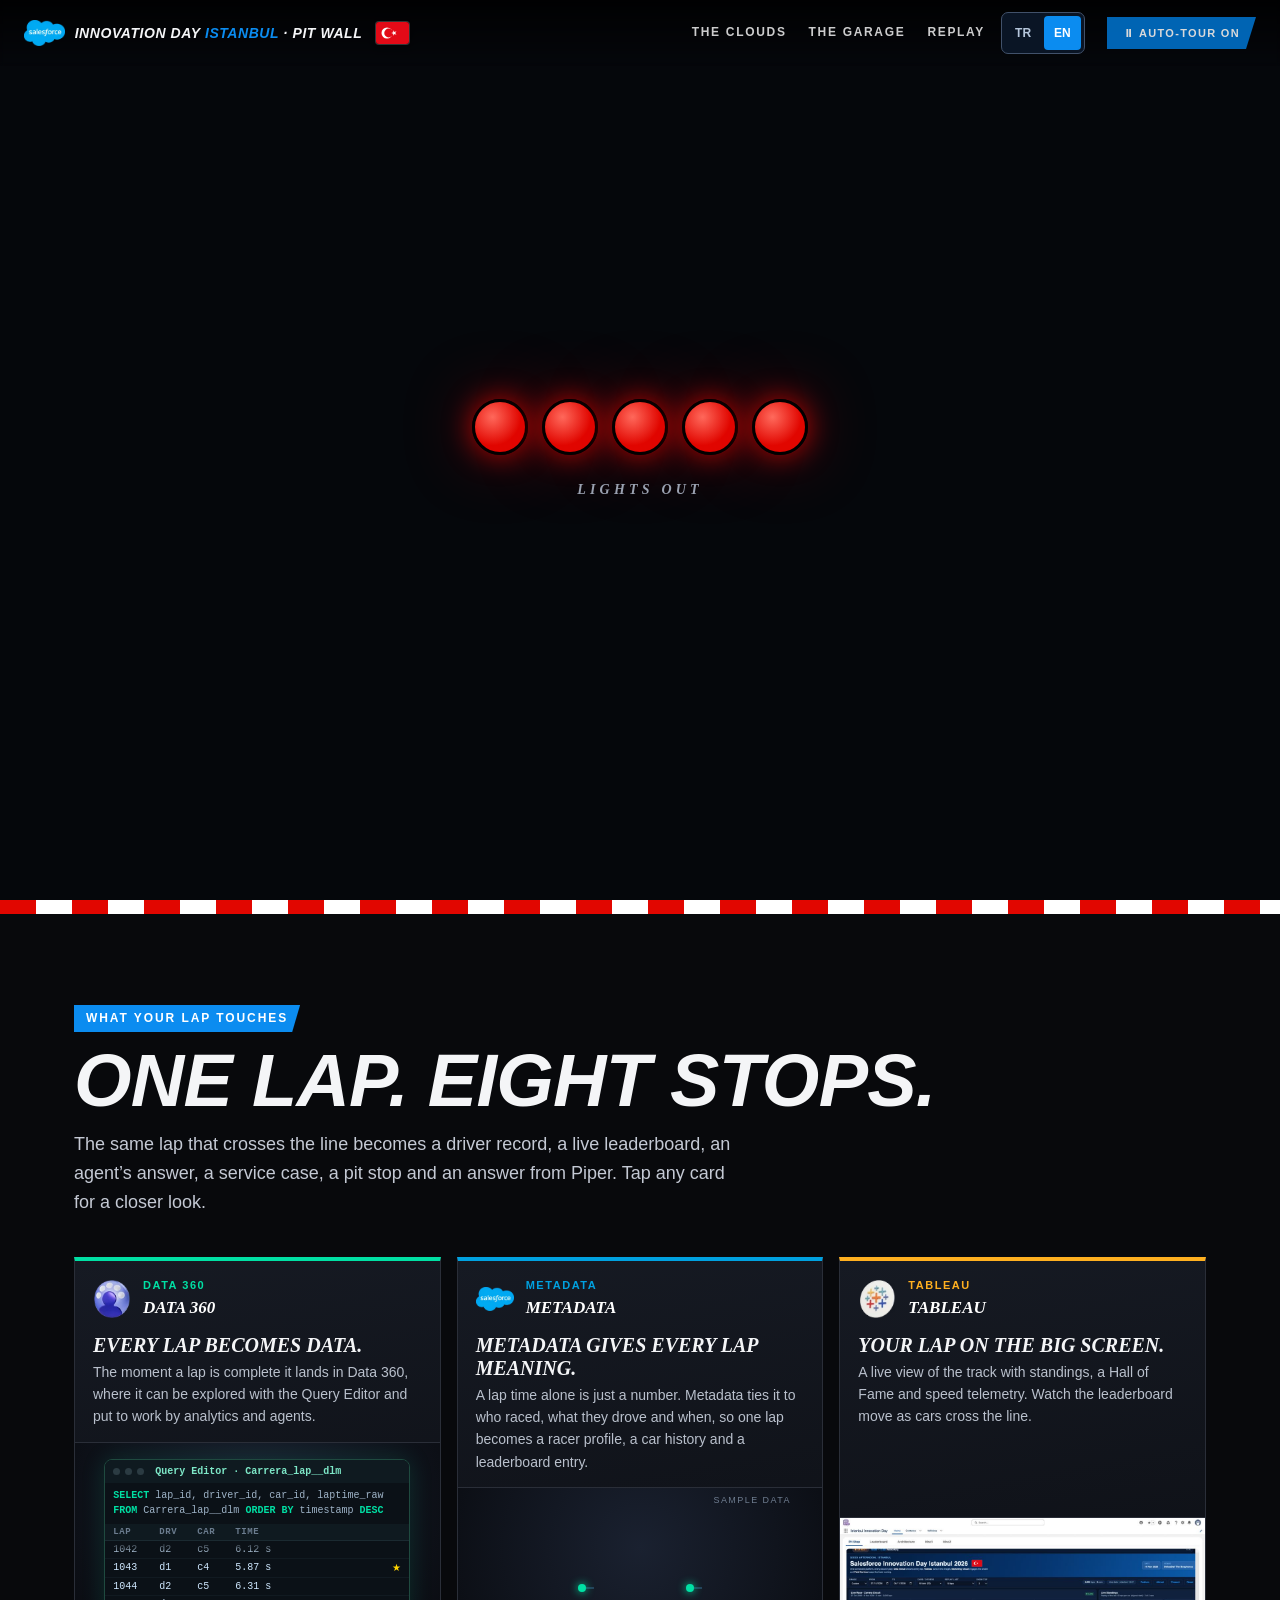
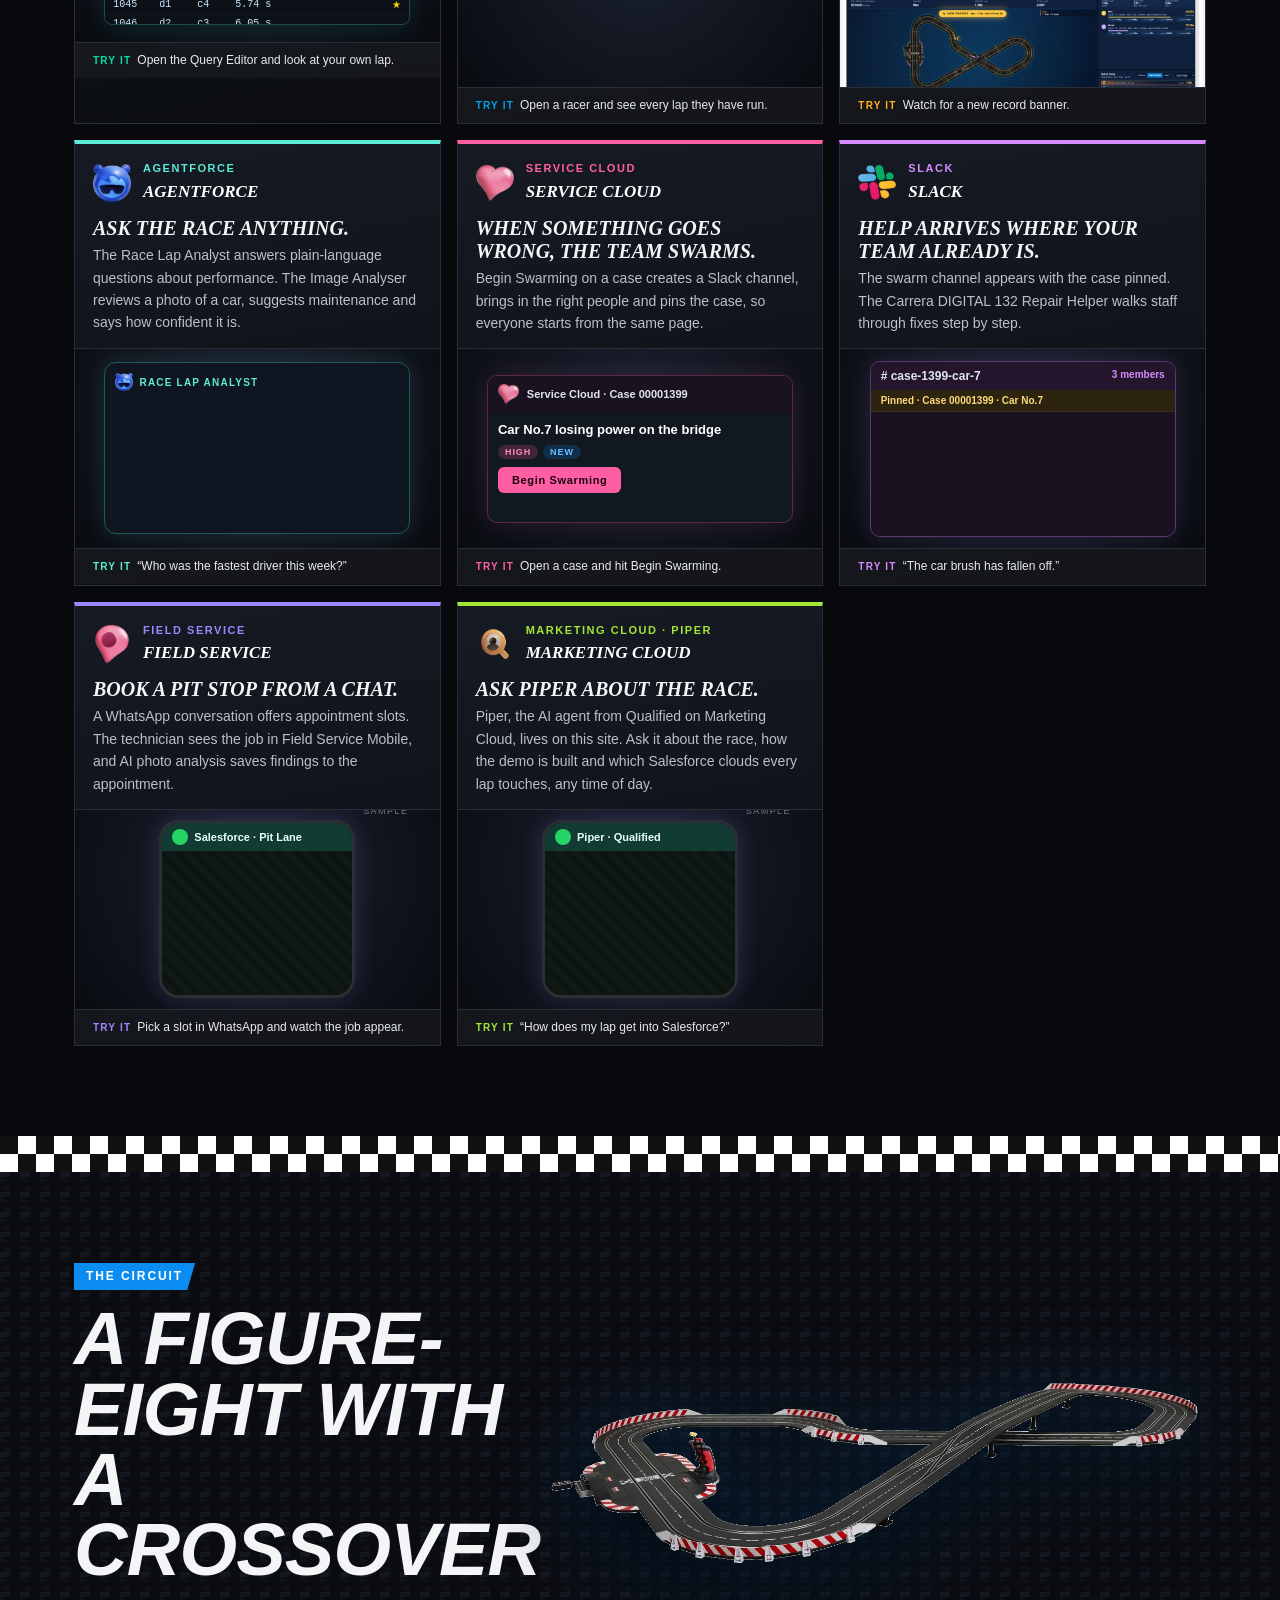
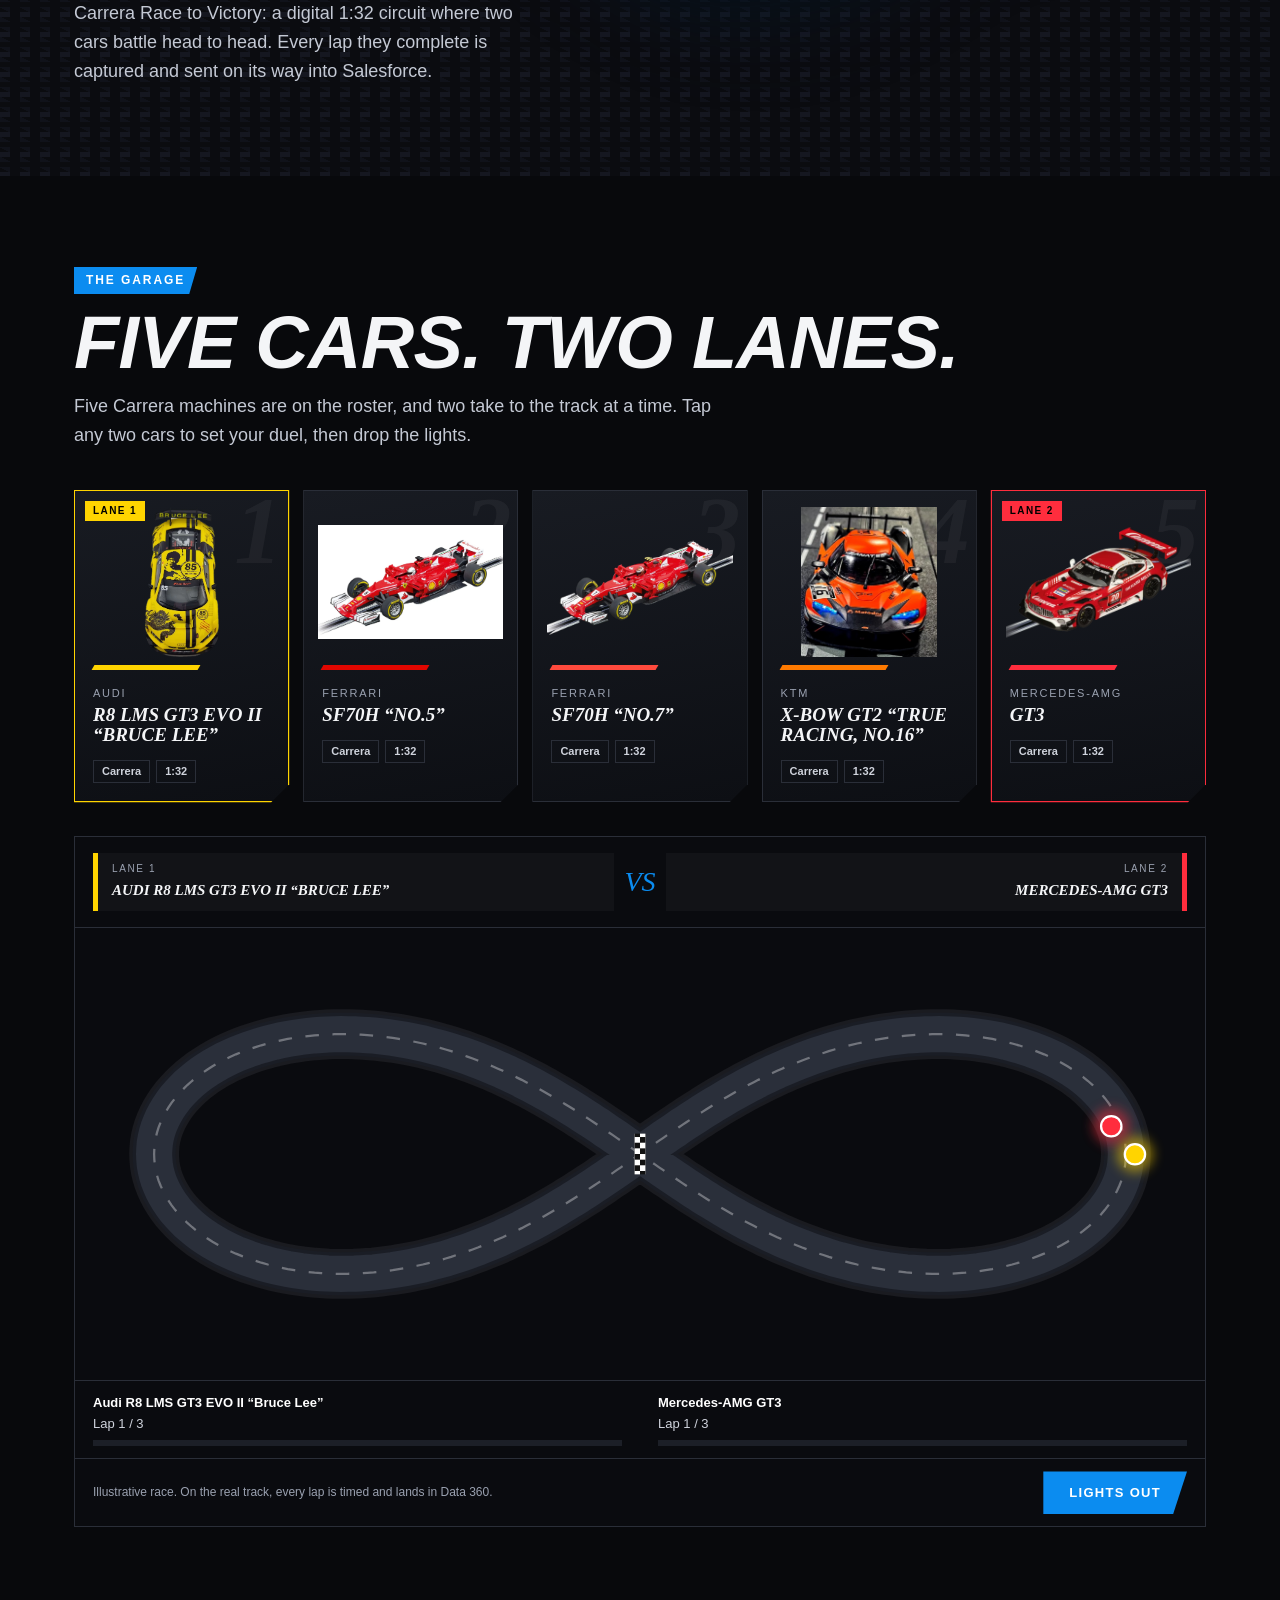
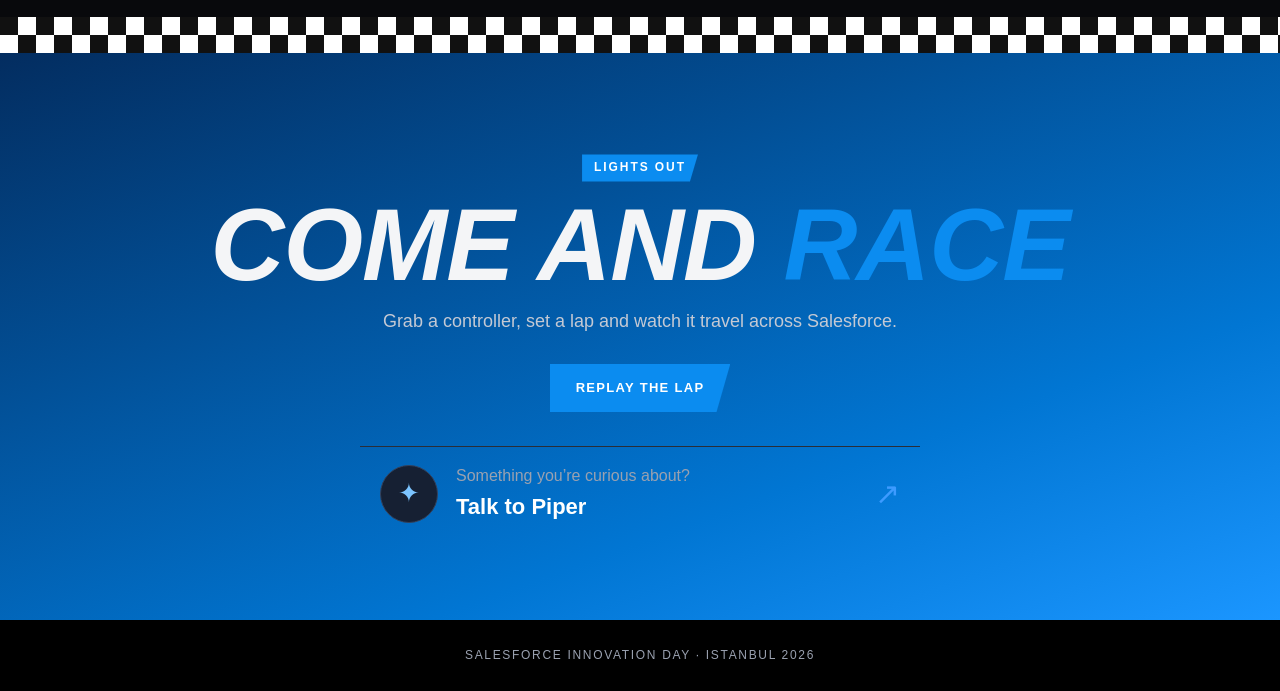
==== commit f6821f90: "Update showcase to v8 with complete Turkish and English language switching" ====
--- a/index.html
+++ b/index.html
@@ -2,7 +2,7 @@
 <title>One Lap. Every Cloud. – Salesforce Innovation Day Istanbul</title>
 <style>
 :root{--red:#0b8cf0;--f1:#e10600;--bg:#08090c;--c1:#111318;--c2:#181b22;--line:#2a2e38;--tx:#f4f5f7;--mut:#9aa1b0;--yel:#ffd400;
---trk:#e10600;--d360:#00e0a4;--sf:#00a1e0;--tab:#ffb020;--ag:#5eead4;--svc:#ff5fa2;--slk:#d58bff;--fs:#9b87ff}
+--trk:#e10600;--d360:#00e0a4;--sf:#00a1e0;--tab:#ffb020;--ag:#5eead4;--svc:#ff5fa2;--slk:#d58bff;--fs:#9b87ff;--mkt:#a3e635}
 *{box-sizing:border-box}html{scroll-behavior:smooth}
 body{margin:0;background:var(--bg);color:var(--tx);font:16px/1.6 "Helvetica Neue",Arial,sans-serif;overflow-x:hidden}
 .carbon{background-color:#0b0c10;background-image:linear-gradient(27deg,#151720 5px,transparent 5px),linear-gradient(207deg,#151720 5px,transparent 5px),linear-gradient(27deg,#10121a 5px,transparent 5px),linear-gradient(207deg,#10121a 5px,transparent 5px);background-size:20px 20px;background-position:0 5px,10px 0,0 10px,10px 15px}
@@ -14,7 +14,7 @@
 nav .logo{font-family:"Arial Black",Arial;font-style:italic;font-weight:900;font-size:14px;letter-spacing:.04em;text-transform:uppercase}
 nav .logo b{color:var(--red)}
 nav a{color:#fff;text-decoration:none;font-size:12px;font-weight:700;letter-spacing:.14em;text-transform:uppercase;margin-left:22px;opacity:.8}nav a:hover{opacity:1;color:var(--red)}
-@media(max-width:640px){nav a:not(.cta){display:none}#kiosk{margin-left:12px;padding:8px 12px}}
+@media(max-width:640px){nav a:not(.cta){display:none}nav{padding:10px 12px}nav .logo{font-size:11px;letter-spacing:.02em;min-width:0}nav .logo img{height:18px}nav .logo .flag{display:none}nav a.cta{margin-left:10px;font-size:11px}#kiosk{margin-left:10px;padding:7px 10px;font-size:10px;letter-spacing:.06em;white-space:nowrap}}@media(max-width:400px){nav a.cta{display:none}}@media(max-width:640px){nav .logo{display:flex;align-items:center;gap:8px;min-width:0;flex:1 1 auto}nav .logo img{height:20px!important}nav .logo span{min-width:0;overflow:hidden;text-overflow:ellipsis;white-space:nowrap}nav>div{flex:0 0 auto}#kiosk{font-size:9.5px!important;padding:7px 9px!important}}
 /* hero */
 .hero{min-height:100vh;position:relative;display:flex;align-items:center;overflow:hidden;padding:110px 0 70px}
 .hero::before{content:"";position:absolute;inset:0;background:radial-gradient(900px 500px at 80% 30%,#0176d366,transparent 60%),linear-gradient(#0000,#08090c)}
@@ -233,8 +233,18 @@
 .pop{height:392px;display:flex;flex-direction:column;overflow:hidden}.pop h4{min-height:44px;flex:none}.pop p{min-height:60px;flex:none}.pop .mkw{height:auto;flex:1;min-height:0}.pop img.sh{height:0;flex:1;min-height:0;max-height:none;object-fit:cover;object-position:top}.pop .pf{flex:none}
 .pop{height:344px}.pop h4{min-height:40px}.pop p{min-height:54px}
 nav .flag{height:22px;width:33px;border-radius:3px;box-shadow:0 0 0 1px #ffffff33,0 2px 10px #0008;margin-left:4px;flex:none}
-</style></head><body>
-<nav><div class="logo"><img src="[data-uri]" alt="Salesforce"><span>Innovation Day <b>Istanbul</b> · Pit Wall</span><svg class="flag" viewBox="0 0 900 600" aria-label="Turkey flag" role="img"><rect width="900" height="600" fill="#E30A17"/><circle cx="300" cy="300" r="150" fill="#fff"/><circle cx="345" cy="300" r="120" fill="#E30A17"/><polygon points="417.0,300.0 470.9,282.5 470.9,225.8 504.2,271.7 558.1,254.2 524.8,300.0 558.1,345.8 504.2,328.3 470.9,374.2 470.9,317.5" fill="#fff"/></svg></div><div><a href="#clouds">The clouds</a><a href="#grid">The garage</a><a class="cta" href="#top">Replay</a><button id="kiosk" class="on" title="Turn the automatic tour on or off">⏸ Auto-tour on</button></div></nav>
+.piper{all:unset;box-sizing:border-box;cursor:pointer;display:flex;align-items:center;gap:18px;width:min(560px,100%);margin:34px auto 0;padding:16px 20px;border-top:1px solid #2a2e38;text-align:left}.piper .pi{width:58px;height:58px;flex:0 0 58px;border-radius:50%;display:grid;place-items:center;background:#162033;border:1px solid #33415c;color:#7cc4ff;font-size:26px}.piper .pt{flex:1}.piper small{display:block;color:#9aa1b0;font-size:16px}.piper b{display:block;color:#fff;font-size:22px;font-weight:800}.piper .pa{color:#3d9bff;font-size:30px;font-weight:300}.piper:hover b{color:#7cc4ff}.piper:focus-visible{outline:2px solid #3d9bff;outline-offset:4px}.ptip{position:fixed;right:24px;bottom:96px;z-index:60;background:#0b0e14f2;border:1px solid #3d9bff;color:#fff;padding:12px 16px;font:700 14px 'Helvetica Neue',Arial;max-width:280px;box-shadow:0 10px 30px #000a;opacity:0;transform:translateY(8px);transition:.3s;pointer-events:none}.ptip.on{opacity:1;transform:none}.ptip:after{content:'↘';position:absolute;right:14px;bottom:-26px;font-size:24px;color:#3d9bff}
+#pdim{position:fixed;inset:0;z-index:70;background:#0009;opacity:0;pointer-events:none;transition:opacity .35s}#pdim.on{opacity:1;pointer-events:auto}#pdrawer{position:fixed;top:0;right:0;bottom:0;z-index:71;width:min(420px,100vw);background:#0b0e14;border-left:1px solid #2a3a55;box-shadow:-20px 0 60px #000c;display:flex;flex-direction:column;transform:translateX(105%);visibility:hidden;transition:transform .42s cubic-bezier(.2,.8,.2,1),visibility 0s .42s;font-family:'Helvetica Neue',Arial,sans-serif}#pdrawer.on{transform:none;visibility:visible;transition:transform .42s cubic-bezier(.2,.8,.2,1)}#pdrawer .ph{display:flex;align-items:center;gap:14px;padding:18px 18px 14px;border-bottom:1px solid #1e2533}#pdrawer .av{width:46px;height:46px;flex:0 0 46px;border-radius:50%;display:grid;place-items:center;background:#162033;border:1px solid #33415c;color:#7cc4ff;font-size:22px}#pdrawer .ph b{display:block;font-size:19px}#pdrawer .ph small{display:block;color:#9aa1b0;font-size:12px}#pdrawer .px{margin-left:auto;background:none;border:0;color:#fff;font-size:28px;cursor:pointer;line-height:1;padding:4px 8px}#pdrawer .pb{flex:1;overflow:auto;padding:16px 18px;display:flex;flex-direction:column;gap:10px;overscroll-behavior:contain}#pdrawer .bb{max-width:86%;padding:10px 13px;border-radius:14px;font-size:14px;line-height:1.45;animation:pin .3s}#pdrawer .bb.p{background:#162033;color:#e8eefc;border-top-left-radius:4px}#pdrawer .bb.u{align-self:flex-end;background:#0b8cf0;color:#fff;border-top-right-radius:4px}#pdrawer .dots{display:inline-flex;gap:4px}#pdrawer .dots i{width:6px;height:6px;border-radius:50%;background:#7cc4ff;animation:pd 1s infinite}#pdrawer .dots i:nth-child(2){animation-delay:.15s}#pdrawer .dots i:nth-child(3){animation-delay:.3s}@keyframes pd{50%{opacity:.25}}@keyframes pin{from{opacity:0;transform:translateY(6px)}}#pdrawer .qs{display:flex;flex-wrap:wrap;gap:8px;padding:0 18px 12px}#pdrawer .qs button{all:unset;cursor:pointer;border:1px solid #33415c;border-radius:16px;padding:7px 12px;font-size:13px;color:#cfe3ff}#pdrawer .qs button:hover,#pdrawer .qs button:focus-visible{border-color:#7cc4ff;color:#fff}#pdrawer .pf2{padding:14px 18px 18px;border-top:1px solid #1e2533}#pdrawer .live{all:unset;box-sizing:border-box;cursor:pointer;display:block;width:100%;text-align:center;background:#0176d3;color:#fff;font-weight:800;padding:12px;letter-spacing:.04em}#pdrawer .live:hover{background:#0b8cf0}#pdrawer .note{margin-top:8px;font-size:11.5px;color:#8a92a3;text-align:center}.pop.on .pbtn{pointer-events:auto}.pop .pbtn{all:unset;cursor:pointer;margin-left:auto;color:#7cc4ff;font-weight:800;font-size:12px;white-space:nowrap;padding-left:8px}@media(max-width:700px){#pdrawer{width:100vw;border-left:0}.piper{gap:12px;padding:14px 6px}.piper .pi{width:46px;height:46px;flex-basis:46px;font-size:20px}.piper small{font-size:14px}.piper b{font-size:19px}}
+
+#language-switch{display:inline-flex;gap:3px;padding:3px;border:1px solid #41516a;border-radius:7px;background:#0a1525;margin-left:16px;flex-shrink:0}
+#language-switch button{border:0;border-radius:4px;background:none;color:#b5c6db;font:700 12px Arial;padding:9px 10px;cursor:pointer;min-height:34px}
+#language-switch button[aria-pressed="true"]{background:#0b8cf0;color:#fff}
+#language-switch button:focus-visible{outline:2px solid white;outline-offset:2px}
+html[lang="tr"] .stage .hl h1{font-size:clamp(34px,4.1vw,74px)}
+@media(max-width:900px){nav{flex-wrap:wrap;gap:8px;background:#08090ceb}nav>div:last-child{margin-left:auto}#kiosk{margin-left:8px;font-size:10px;padding:9px 10px}#language-switch{margin-left:8px}nav .logo span{font-size:10px}}
+@media(max-width:640px){nav .logo{width:100%}nav>div:last-child{width:100%;justify-content:flex-end}#language-switch{margin-left:10px}.stage .hl{padding-top:135px}html[lang="tr"] .stage .hl h1{font-size:clamp(38px,11vw,64px)}}
+</style><script src="site-language.js" defer></script></head><body>
+<nav><div class="logo"><img src="[data-uri]" alt="Salesforce"><span>Innovation Day <b>Istanbul</b> · Pit Wall</span><svg class="flag" viewBox="0 0 900 600" aria-label="Turkey flag" role="img"><rect width="900" height="600" fill="#E30A17"/><circle cx="300" cy="300" r="150" fill="#fff"/><circle cx="345" cy="300" r="120" fill="#E30A17"/><polygon points="417.0,300.0 470.9,282.5 470.9,225.8 504.2,271.7 558.1,254.2 524.8,300.0 558.1,345.8 504.2,328.3 470.9,374.2 470.9,317.5" fill="#fff"/></svg></div><div><a href="#clouds">The clouds</a><a href="#grid">The garage</a><a class="cta" href="#top">Replay</a><div id="language-switch" role="group" aria-label="Language / Dil"><button type="button" data-language="tr" aria-label="Türkçe" aria-pressed="false">TR</button><button type="button" data-language="en" aria-label="English" aria-pressed="true">EN</button></div><button id="kiosk" class="on" title="Turn the automatic tour on or off">⏸ Auto-tour on</button></div></nav>
 <header class="stage carbon" id="top">
 <div class="intro" id="intro"><div class="lights" id="lights"><span></span><span></span><span></span><span></span><span></span></div><b>Lights out</b></div>
 <div class="hl"><div class="sfband">Built on Salesforce</div><h1 class="disp">The track is <em>connected.</em></h1><p>Race a real Carrera car. Watch every lap hit Data 360 and light up every Salesforce cloud, live.</p></div>
@@ -246,8 +256,8 @@
 <div class="kerb"></div>
 <section id="clouds"><div class="wrap">
 <div class="eyebrow rv">What your lap touches</div>
-<h2 class="disp rv">One lap. Seven stops.</h2>
-<p class="sec-sub rv">The same lap that crosses the line becomes a driver record, a live leaderboard, an agent&rsquo;s answer, a service case and a pit stop. Tap any card for a closer look.</p>
+<h2 class="disp rv">One lap. Eight stops.</h2>
+<p class="sec-sub rv">The same lap that crosses the line becomes a driver record, a live leaderboard, an agent&rsquo;s answer, a service case, a pit stop and an answer from Piper. Tap any card for a closer look.</p>
 <div class="cc" id="cc"></div>
 </div></section>
 <div class="chk"></div>
@@ -271,12 +281,13 @@
 <h2 class="disp">Come and <span style="color:var(--red)">race</span></h2>
 <p class="sec-sub" style="margin:0 auto 28px">Grab a controller, set a lap and watch it travel across Salesforce.</p>
 <a class="btn" href="#top">Replay the lap</a>
+<button type="button" class="piper" onclick="openPiper()"><span class="pi">✦</span><span class="pt"><small>Something you’re curious about?</small><b>Talk to Piper</b></span><span class="pa">↗</span></button>
 </div></section>
-<footer>Salesforce Innovation Day · Istanbul 2026</footer>
+<footer>Salesforce Innovation Day · Istanbul 2026</footer><div id="pdim" onclick="closePiper()"></div><aside id="pdrawer" role="dialog" aria-modal="true" aria-label="Talk to Piper" aria-hidden="true"><div class="ph"><span class="av">✦</span><div><b>Piper</b><small>Virtual Solutions Assistant</small></div><button class="px" aria-label="Close" onclick="closePiper()">×</button></div><div class="pb" id="pbody"></div><div class="qs" id="pqs"></div><div class="pf2"><button class="live" onclick="livePiper()">Chat with Piper live ↗</button><div class="note">Live Piper isn’t loaded on this page, so these quick answers are pre-written for the demo.</div></div></aside>
 
 <div id="lb" onclick="this.style.display='none'"><img alt=""></div>
 <script>
-const IM={lg_sf:"[data-uri]",lg_tab:"[data-uri]",lg_ag:"[data-uri]",lg_svc:"[data-uri]",lg_slk:"[data-uri]",lg_fs:"[data-uri]",lg_d360:"[data-uri]",bl:"[data-uri]",merc:"[data-uri]",ktm:"[data-uri]